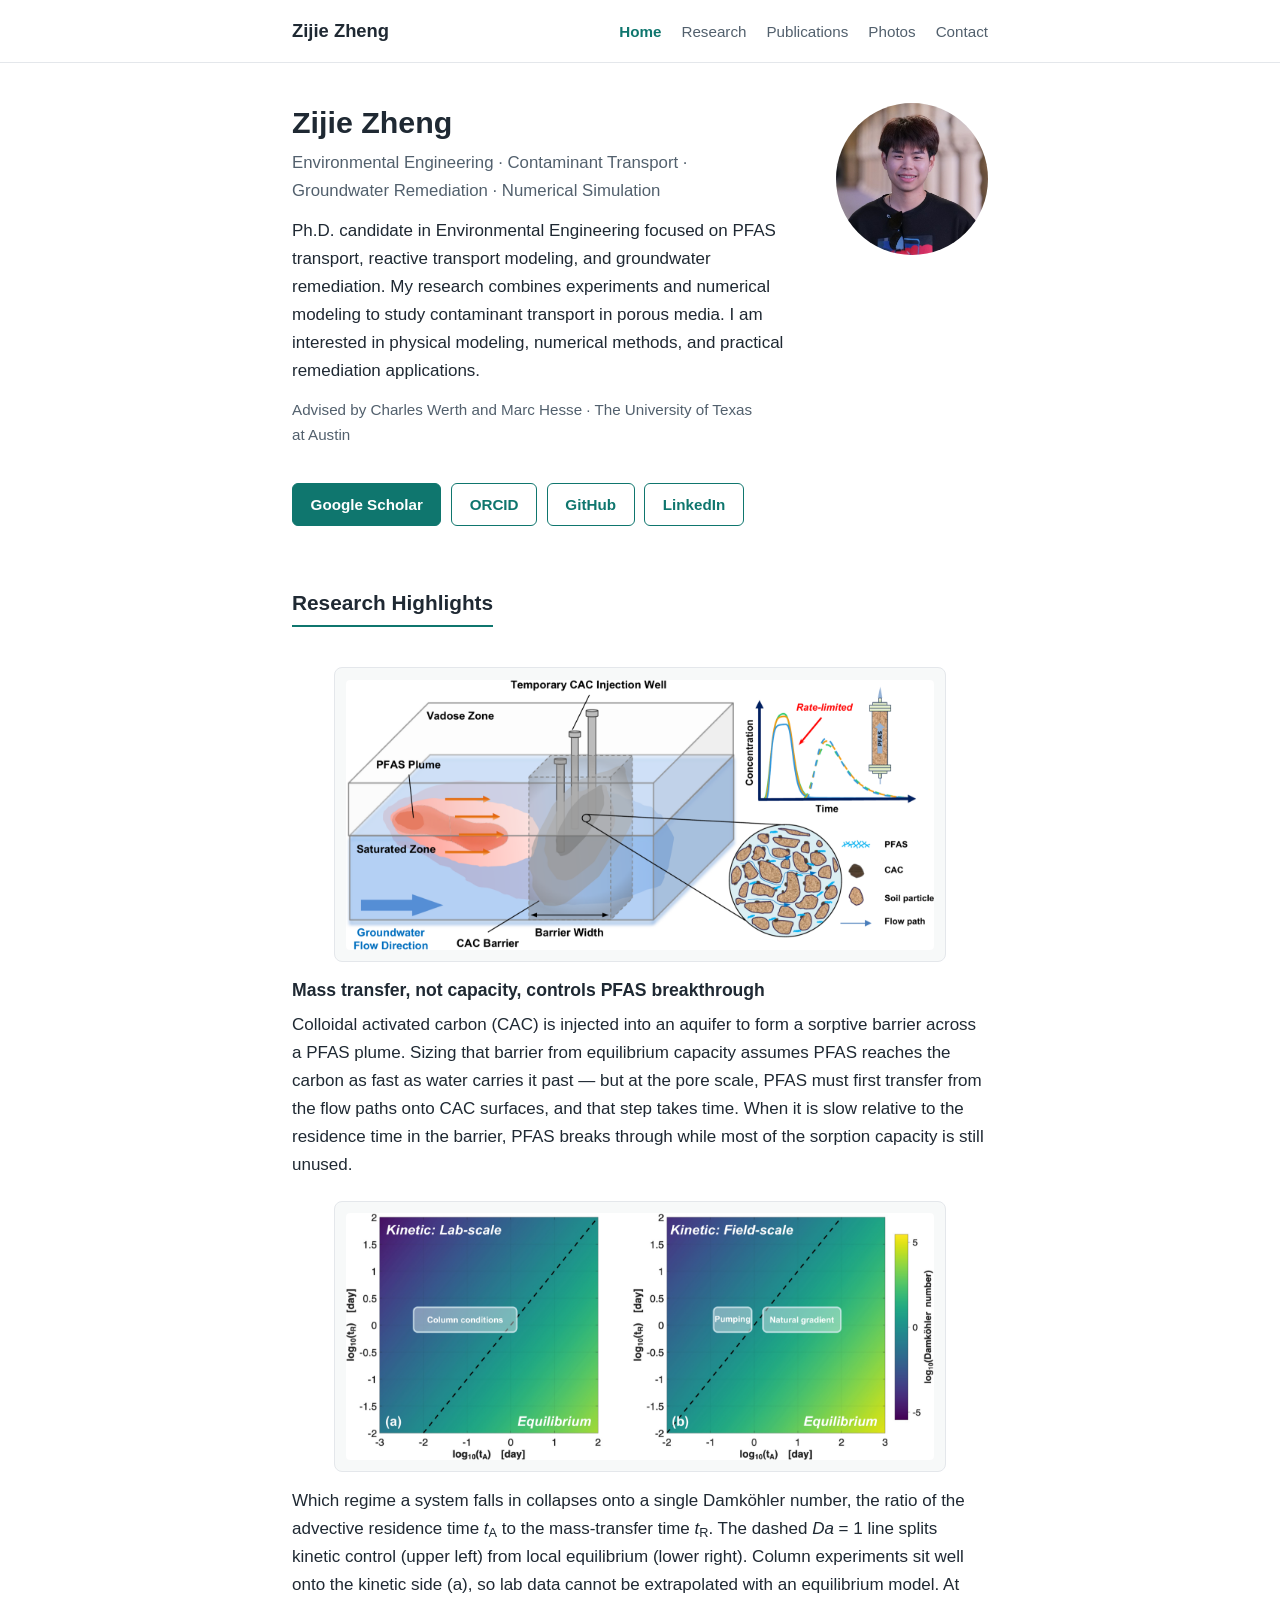
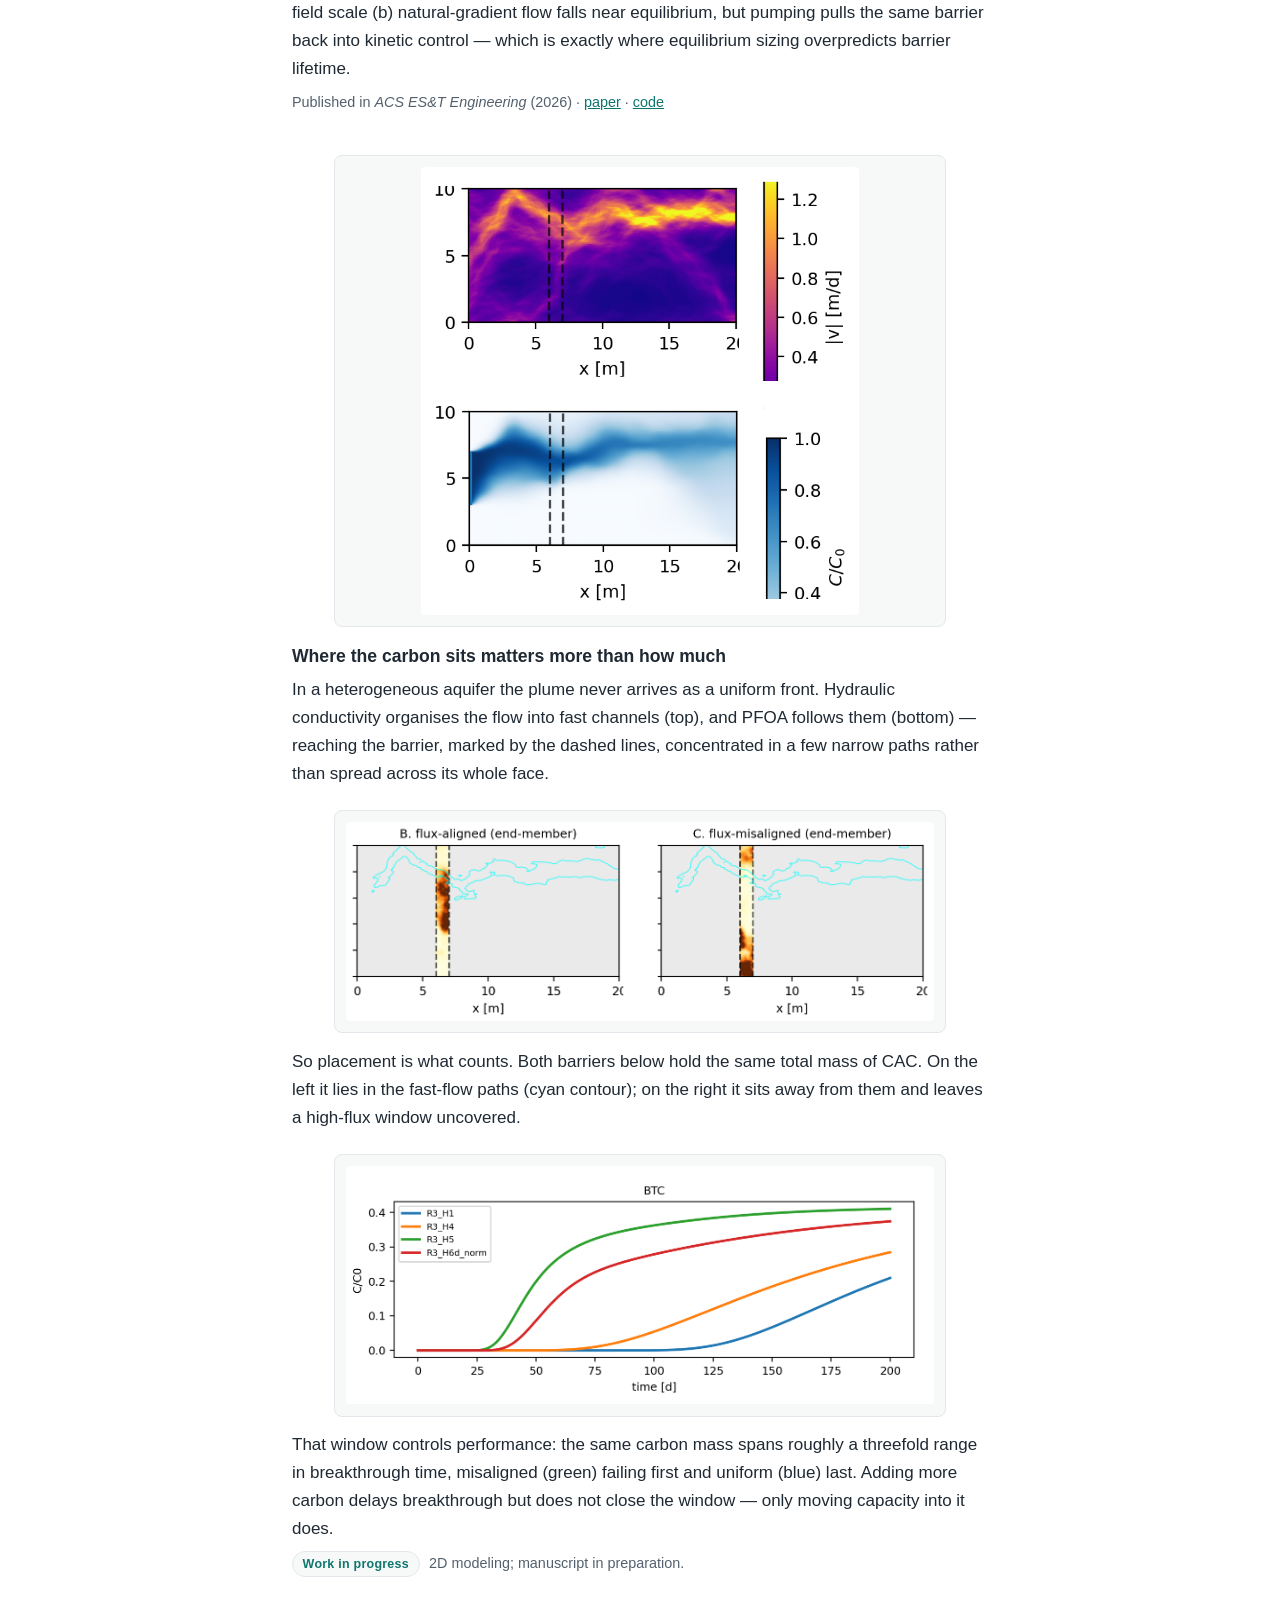
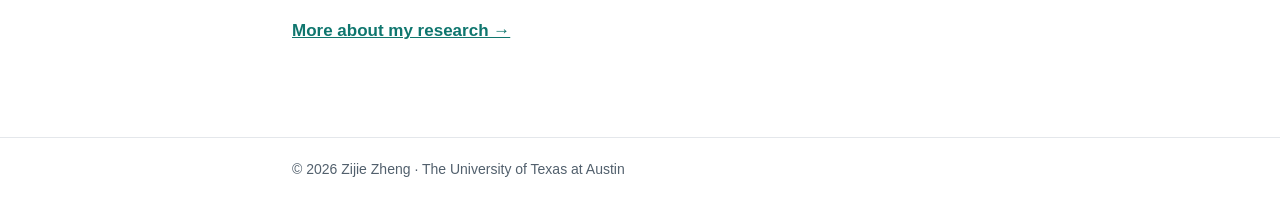
==== index.html @ adcb3600 "Name both advisors on the home page Per the author's decision, the line reads "Advised by Charles We" ====
<!DOCTYPE html>
<html lang="en">
<head>
  <meta charset="UTF-8">
  <meta name="viewport" content="width=device-width, initial-scale=1.0">
  <title>Zijie Zheng — Environmental Engineering, UT Austin</title>
  <meta name="description" content="Ph.D. researcher in environmental engineering at The University of Texas at Austin. PFAS transport, reactive transport modeling, and groundwater remediation.">
  <link rel="stylesheet" href="css/style.css">
</head>
<body>

<header>
  <div class="header-inner">
    <a class="site-name" href="index.html">Zijie Zheng</a>
    <nav>
      <a href="index.html" class="active">Home</a>
      <a href="research.html">Research</a>
      <a href="publications.html">Publications</a>
      <!-- CV hidden for now. To restore, add this line back to the nav in
           all six pages: <a href="cv.html">CV</a> -->
      <a href="photos.html">Photos</a>
      <a href="contact.html">Contact</a>
    </nav>
  </div>
</header>

<main>

  <!-- ==================================================================
       HERO
       To change the headshot, replace assets/images/profile.jpg with a
       square crop of at least 400x400 px. No markup change needed.
       ================================================================== -->
  <div class="hero">
    <div class="hero-text">
      <h1>Zijie Zheng</h1>
      <!-- The &nbsp; inside each phrase keeps it on one line; the page may
           only break between the separators. -->
      <p class="tagline">Environmental&nbsp;Engineering &middot; Contaminant&nbsp;Transport &middot; Groundwater&nbsp;Remediation &middot; Numerical&nbsp;Simulation</p>

      <p>
        Ph.D. candidate in Environmental Engineering focused on PFAS transport,
        reactive transport modeling, and groundwater remediation. My research
        combines experiments and numerical modeling to study contaminant
        transport in porous media. I am interested in physical modeling,
        numerical methods, and practical remediation applications.
      </p>

      <p class="muted">
        Advised by Charles&nbsp;Werth and Marc&nbsp;Hesse
        &middot; The&nbsp;University of Texas at&nbsp;Austin
      </p>

    </div>

    <img class="profile-photo" src="assets/images/profile.jpg" alt="Zijie Zheng">
  </div>

  <!-- Kept outside .hero so the links span the full column width and stay on
       one line, rather than wrapping inside the narrower text block. -->
  <div class="button-row">
    <!-- CV button hidden for now; restore this line to bring it back:
         <a class="button primary" href="cv.html">CV</a> -->
    <a class="button primary" href="https://scholar.google.com/citations?user=s6OahHcAAAAJ&amp;hl=en">Google Scholar</a>
    <a class="button" href="https://orcid.org/0009-0003-3645-7184">ORCID</a>
    <a class="button" href="https://github.com/Zijie-ZZ">GitHub</a>
    <a class="button" href="https://www.linkedin.com/in/zijie-zheng-b65581253">LinkedIn</a>
  </div>

  <!-- ==================================================================
       RESEARCH HIGHLIGHTS
       Each highlight is one <section class="highlight"> block: a figure,
       a title, and two or three sentences of plain-language explanation.
       Figures live in assets/images/.
       ================================================================== -->
  <h2>Research Highlights</h2>

  <section class="highlight">
    <figure class="highlight-figure">
      <a href="assets/images/highlight-cac-schematic.png">
        <img src="assets/images/highlight-cac-schematic.png"
            alt="Schematic of a colloidal activated carbon barrier injected across a PFAS plume in an aquifer, with a pore-scale inset showing PFAS transferring from flow paths onto CAC particles and an inset breakthrough curve illustrating rate-limited release.">
      </a>
    </figure>
    <h3>Mass transfer, not capacity, controls PFAS breakthrough</h3>
    <p>
      Colloidal activated carbon (CAC) is injected into an aquifer to form a
      sorptive barrier across a PFAS plume. Sizing that barrier from equilibrium
      capacity assumes PFAS reaches the carbon as fast as water carries it past
      — but at the pore scale, PFAS must first transfer from the flow paths onto
      CAC surfaces, and that step takes time. When it is slow relative to the
      residence time in the barrier, PFAS breaks through while most of the
      sorption capacity is still unused.
    </p>

    <figure class="highlight-figure">
      <a href="assets/images/highlight-damkohler.png">
        <img src="assets/images/highlight-damkohler.png"
            alt="Two Damköhler number maps over advection time and mass-transfer time, for lab scale and field scale, with a dashed Da equals one line separating kinetic from equilibrium regimes.">
      </a>
    </figure>
    <p>
      Which regime a system falls in collapses onto a single Damköhler number,
      the ratio of the advective residence time <em>t</em><sub>A</sub> to the
      mass-transfer time <em>t</em><sub>R</sub>. The dashed
      <em>Da</em>&nbsp;=&nbsp;1 line splits kinetic control (upper left) from
      local equilibrium (lower right). Column experiments sit well onto the
      kinetic side (a), so lab data cannot be extrapolated with an equilibrium
      model. At field scale (b) natural-gradient flow falls near equilibrium,
      but pumping pulls the same barrier back into kinetic control — which is
      exactly where equilibrium sizing overpredicts barrier lifetime.
    </p>

    <p class="highlight-meta">
      Published in <em>ACS ES&amp;T Engineering</em> (2026) ·
      <a href="https://doi.org/10.1021/acsestengg.6c00103">paper</a> ·
      <a href="https://doi.org/10.5281/zenodo.18379165">code</a>
    </p>
  </section>

  <section class="highlight">
    <figure class="highlight-figure">
      <a href="assets/images/highlight-plume-hetero.png">
        <img src="assets/images/highlight-plume-hetero.png"
            alt="Plan view of a heterogeneous aquifer. The upper map shows pore-water velocity magnitude with bright fast-flow channels; the lower map shows the PFOA plume following those same channels toward the barrier, marked by two dashed lines.">
      </a>
    </figure>
    <h3>Where the carbon sits matters more than how much</h3>
    <p>
      In a heterogeneous aquifer the plume never arrives as a uniform front.
      Hydraulic conductivity organises the flow into fast channels (top), and
      PFOA follows them (bottom) — reaching the barrier, marked by the dashed
      lines, concentrated in a few narrow paths rather than spread across its
      whole face.
    </p>

    <figure class="highlight-figure">
      <a href="assets/images/highlight-cac-placement.png">
        <img src="assets/images/highlight-cac-placement.png"
            alt="Two plan-view maps of the same CAC barrier carrying identical total carbon mass. In the left panel the carbon lies inside the fast-flow paths marked by a cyan contour; in the right panel it lies away from them, leaving a high-flux window uncovered.">
      </a>
    </figure>
    <p>
      So placement is what counts. Both barriers below hold the same total mass
      of CAC. On the left it lies in the fast-flow paths (cyan contour); on the
      right it sits away from them and leaves a high-flux window uncovered.
    </p>

    <figure class="highlight-figure">
      <a href="assets/images/highlight-bypass-btc.png">
        <img src="assets/images/highlight-bypass-btc.png"
            alt="Breakthrough curves for four barriers holding identical total CAC mass, showing the misaligned case breaking through first and the uniform case last.">
      </a>
    </figure>
    <p>
      That window controls performance: the same carbon mass spans roughly a
      threefold range in breakthrough time, misaligned (green) failing first and
      uniform (blue) last. Adding more carbon delays breakthrough but does not
      close the window — only moving capacity into it does.
    </p>
    <p class="highlight-meta">
      <span class="wip">Work in progress</span>
      2D modeling; manuscript in preparation.
    </p>
  </section>

  <p class="section-more"><a href="research.html">More about my research &rarr;</a></p>

  <!-- News section removed for now. The markup is kept in
       assets/_news-section.html.txt if you want it back later;
       the .news CSS is still in css/style.css. -->

</main>

<footer>
  <div class="footer-inner">
    &copy; 2026 Zijie Zheng &middot; The University of Texas at Austin
  </div>
</footer>

</body>
</html>
---- css/style.css ----
/* ============================================================
   Academic website stylesheet
   To change the accent color, edit --accent and --accent-dark.
   ============================================================ */

:root {
  --accent: #0f766e;        /* calm teal */
  --accent-dark: #0d5f59;   /* darker teal for hover states */
  --text: #1f2933;          /* near-black body text */
  --text-muted: #52606d;    /* gray for secondary text */
  --border: #e4e7eb;        /* light gray borders */
  --bg-subtle: #f7f9f9;     /* very light background for cards */
  --max-width: 46rem;       /* content column width */
}

* {
  box-sizing: border-box;
}

body {
  margin: 0;
  font-family: -apple-system, BlinkMacSystemFont, "Segoe UI", Roboto,
    "Helvetica Neue", Arial, sans-serif;
  font-size: 1.0625rem;
  line-height: 1.65;
  color: var(--text);
  background: #ffffff;
}

/* ---------- Header and navigation ---------- */

header {
  border-bottom: 1px solid var(--border);
}

.header-inner {
  max-width: var(--max-width);
  margin: 0 auto;
  padding: 1rem 1.25rem;
  display: flex;
  flex-wrap: wrap;
  align-items: baseline;
  justify-content: space-between;
  gap: 0.5rem 1.5rem;
}

.site-name {
  font-size: 1.15rem;
  font-weight: 700;
  color: var(--text);
  text-decoration: none;
}

nav {
  display: flex;
  flex-wrap: wrap;
  gap: 0.25rem 1.25rem;
}

nav a {
  color: var(--text-muted);
  text-decoration: none;
  font-size: 0.95rem;
}

nav a:hover {
  color: var(--accent);
}

nav a.active {
  color: var(--accent);
  font-weight: 600;
}

/* ---------- Main content ---------- */

main {
  max-width: var(--max-width);
  margin: 0 auto;
  padding: 2.5rem 1.25rem 3rem;
}

h1 {
  font-size: 1.9rem;
  line-height: 1.25;
  margin: 0 0 0.5rem;
}

h2 {
  font-size: 1.3rem;
  margin: 2.25rem 0 0.5rem;
  padding-bottom: 0.3rem;
  border-bottom: 2px solid var(--accent);
  display: inline-block;
}

h3 {
  font-size: 1.1rem;
  margin: 1.5rem 0 0.25rem;
}

p {
  margin: 0.75rem 0;
}

a {
  color: var(--accent);
}

a:hover {
  color: var(--accent-dark);
}

/* Keep subscripts and superscripts from disturbing line spacing —
   scientific notation shows up throughout this site. */
sub,
sup {
  font-size: 0.75em;
  line-height: 0;
  position: relative;
  vertical-align: baseline;
}

sub {
  bottom: -0.25em;
}

sup {
  top: -0.5em;
}

ul {
  padding-left: 1.4rem;
}

li {
  margin: 0.35rem 0;
}

.tagline {
  color: var(--text-muted);
  font-size: 1.05rem;
  margin-top: 0;
}

.muted {
  color: var(--text-muted);
  font-size: 0.95rem;
}

/* ---------- Buttons and link rows ---------- */

.button-row {
  display: flex;
  flex-wrap: wrap;
  gap: 0.6rem;
  margin: 1.5rem 0;
}

.button {
  display: inline-block;
  padding: 0.5rem 1.1rem;
  border: 1.5px solid var(--accent);
  border-radius: 6px;
  color: var(--accent);
  text-decoration: none;
  font-size: 0.95rem;
  font-weight: 600;
}

.button:hover {
  background: var(--accent);
  color: #ffffff;
}

.button.primary {
  background: var(--accent);
  color: #ffffff;
}

.button.primary:hover {
  background: var(--accent-dark);
  border-color: var(--accent-dark);
}

/* ---------- Publications ---------- */

.publication {
  margin: 1.25rem 0;
  padding: 1rem 1.25rem;
  background: var(--bg-subtle);
  border-left: 3px solid var(--accent);
  border-radius: 0 6px 6px 0;
}

.publication p {
  margin: 0.2rem 0;
}

.pub-title {
  font-weight: 600;
}

.pub-venue {
  color: var(--text-muted);
  font-style: italic;
  font-size: 0.95rem;
}

/* ---------- Contact list ---------- */

.contact-list {
  list-style: none;
  padding: 0;
}

.contact-list li {
  display: flex;
  flex-wrap: wrap;
  gap: 0.5rem;
  padding: 0.6rem 0;
  border-bottom: 1px solid var(--border);
}

.contact-label {
  font-weight: 600;
  min-width: 9rem;
}

/* ---------- Footer ---------- */

footer {
  border-top: 1px solid var(--border);
  margin-top: 2rem;
}

.footer-inner {
  max-width: var(--max-width);
  margin: 0 auto;
  padding: 1.25rem;
  color: var(--text-muted);
  font-size: 0.875rem;
}

/* ---------- Home page hero ---------- */

.hero {
  display: flex;
  align-items: flex-start;
  gap: 2rem;
}

.hero-text {
  flex: 1 1 0;
  min-width: 0;
}

.hero-text h1 {
  margin-top: 0;
}

.profile-photo {
  flex: 0 0 auto;
  width: 9.5rem;
  height: 9.5rem;
  border-radius: 50%;
  object-fit: cover;
}

/* ---------- Research highlights ---------- */

.highlight {
  margin: 2rem 0 2.5rem;
}

.highlight h3 {
  margin: 0 0 0.35rem;
}

/* Figures sit inside the text column and a little narrower than it, so they
   read as supporting material rather than dominating the page. They link
   through to the full-size image for anyone who wants to read the axes. */
.highlight-figure {
  margin: 0 auto 0.9rem;
  padding: 0.7rem;
  max-width: 88%;
  background: var(--bg-subtle);
  border: 1px solid var(--border);
  border-radius: 8px;
}

.highlight-figure a {
  display: block;
  line-height: 0;
}

/* max-height keeps a near-square figure from towering over the wide ones;
   wide figures are limited by width and never reach it. */
.highlight-figure img {
  display: block;
  width: auto;
  max-width: 100%;
  height: auto;
  max-height: 28rem;
  margin: 0 auto;
  border-radius: 4px;
}

.highlight p {
  margin: 0.35rem 0 0;
}

/* A second figure inside the same highlight needs room above it. */
.highlight p + .highlight-figure {
  margin-top: 1.35rem;
}

.highlight .highlight-meta {
  color: var(--text-muted);
  font-size: 0.9rem;
  margin-top: 0.5rem;
}

/* Badge marking a project as not yet published. */
.wip {
  display: inline-block;
  margin-right: 0.35rem;
  padding: 0.1rem 0.6rem;
  border: 1px solid var(--border);
  border-radius: 999px;
  background: var(--bg-subtle);
  color: var(--accent);
  font-size: 0.78rem;
  font-weight: 700;
  letter-spacing: 0.02em;
  white-space: nowrap;
}

.section-more {
  margin-top: 1.5rem;
  font-weight: 600;
}

/* ---------- News ---------- */

.news {
  list-style: none;
  padding: 0;
  margin: 1rem 0 0;
}

.news li {
  display: flex;
  flex-wrap: wrap;
  gap: 0.25rem 1rem;
  padding: 0.7rem 0;
  border-bottom: 1px solid var(--border);
  margin: 0;
}

.news-date {
  flex: 0 0 5.5rem;
  color: var(--text-muted);
  font-size: 0.9rem;
  font-variant-numeric: tabular-nums;
  padding-top: 0.1rem;
}

.news-body {
  flex: 1 1 16rem;
  min-width: 0;
}

/* ---------- Photo gallery ---------- */

.photo-grid {
  display: grid;
  grid-template-columns: repeat(auto-fill, minmax(13rem, 1fr));
  gap: 1.25rem;
  margin: 1.5rem 0 0;
  padding: 0;
  list-style: none;
}

.photo-item {
  margin: 0;
}

.photo-item a {
  display: block;
  line-height: 0;
  border-radius: 8px;
  overflow: hidden;
  border: 1px solid var(--border);
}

.photo-item img {
  display: block;
  width: 100%;
  aspect-ratio: 4 / 3;
  object-fit: cover;
  transition: transform 0.25s ease, opacity 0.25s ease;
}

.photo-item a:hover img,
.photo-item a:focus-visible img {
  transform: scale(1.03);
  opacity: 0.92;
}

.photo-item figcaption {
  margin-top: 0.5rem;
  line-height: 1.45;
  color: var(--text-muted);
  font-size: 0.9rem;
}

.photo-item figcaption strong {
  display: block;
  color: var(--text);
  font-size: 0.95rem;
  font-weight: 600;
}

.empty-note {
  margin: 1.5rem 0;
  padding: 1.25rem;
  background: var(--bg-subtle);
  border: 1px dashed var(--border);
  border-radius: 8px;
  color: var(--text-muted);
  text-align: center;
}

/* ---------- Small screens ---------- */

@media (max-width: 600px) {
  body {
    font-size: 1rem;
  }

  h1 {
    font-size: 1.55rem;
  }

  .header-inner {
    flex-direction: column;
    align-items: flex-start;
  }

  .contact-label {
    min-width: 100%;
  }

  .hero {
    flex-direction: column-reverse;
    align-items: center;
    gap: 1.25rem;
    text-align: center;
  }

  .hero .button-row {
    justify-content: center;
  }

  .highlight-figure {
    max-width: 100%;
    padding: 0.6rem;
  }

  .news-date {
    flex: 0 0 100%;
  }
}
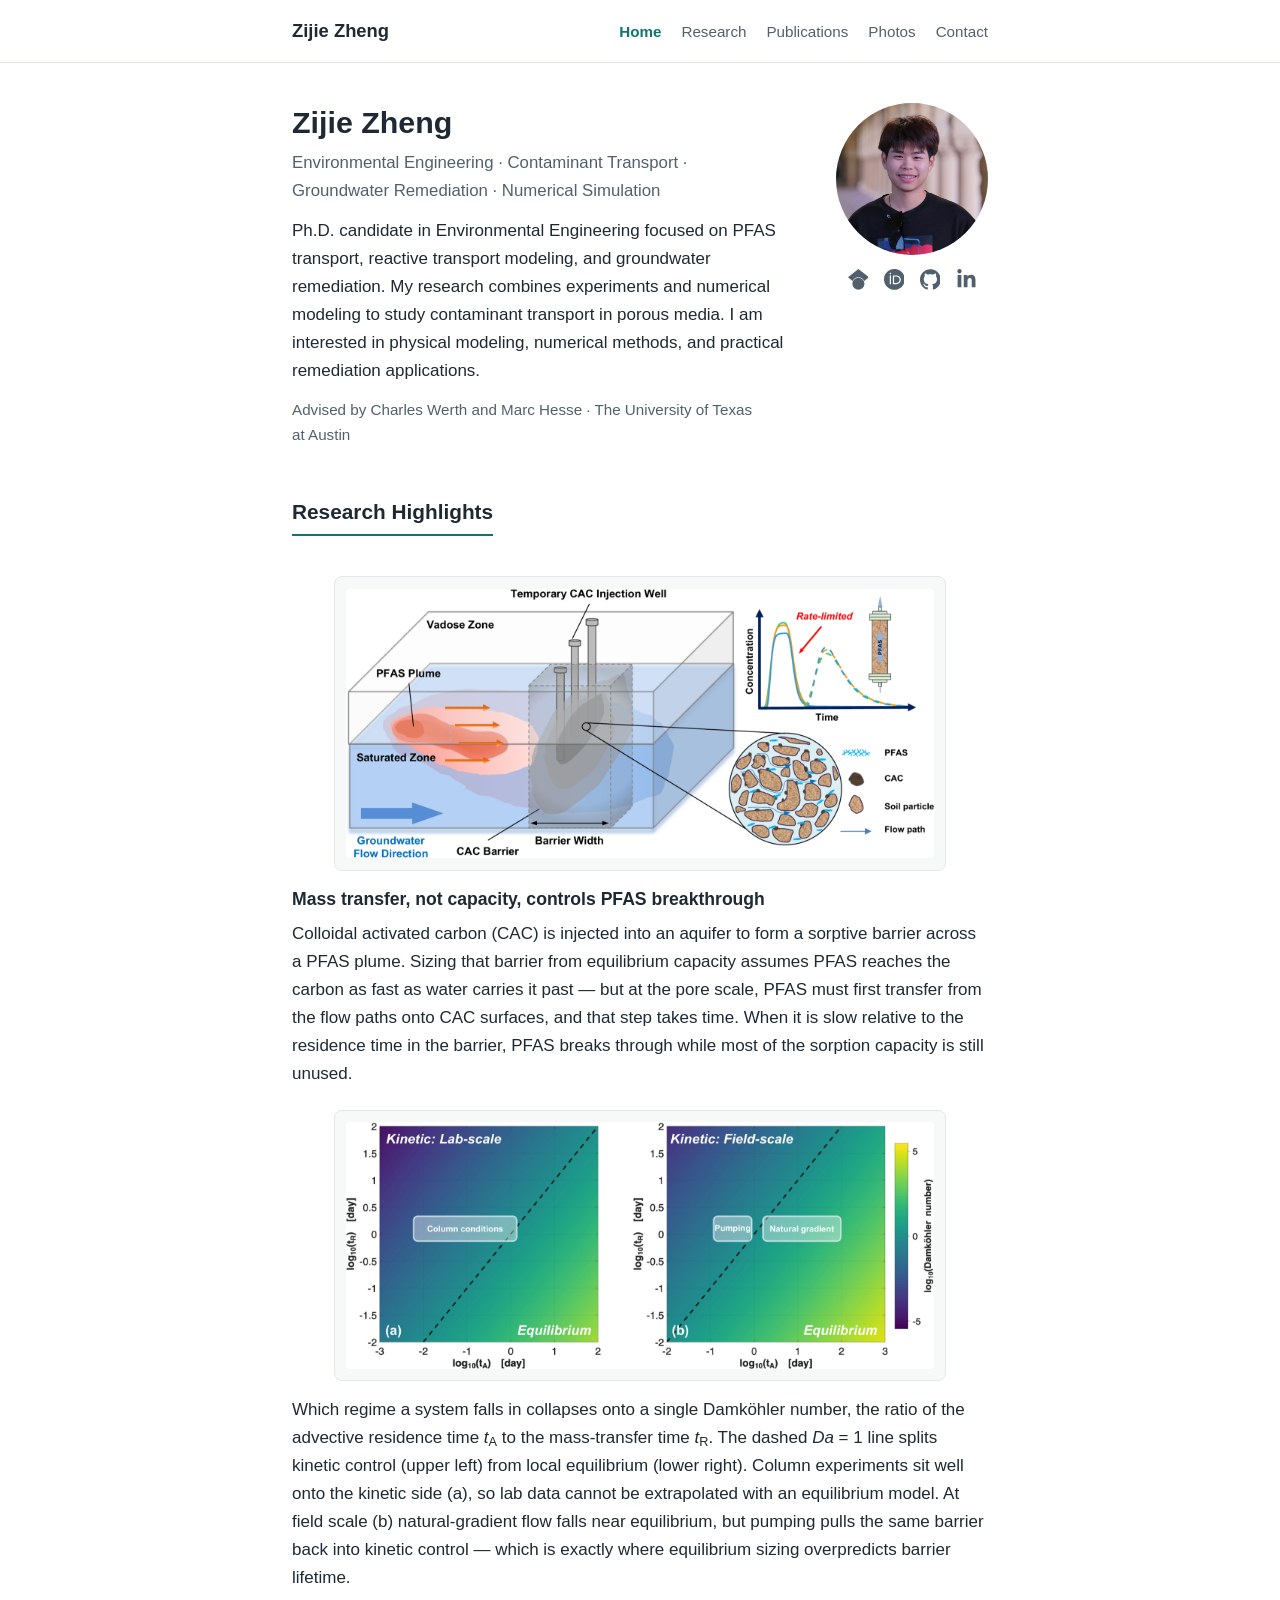
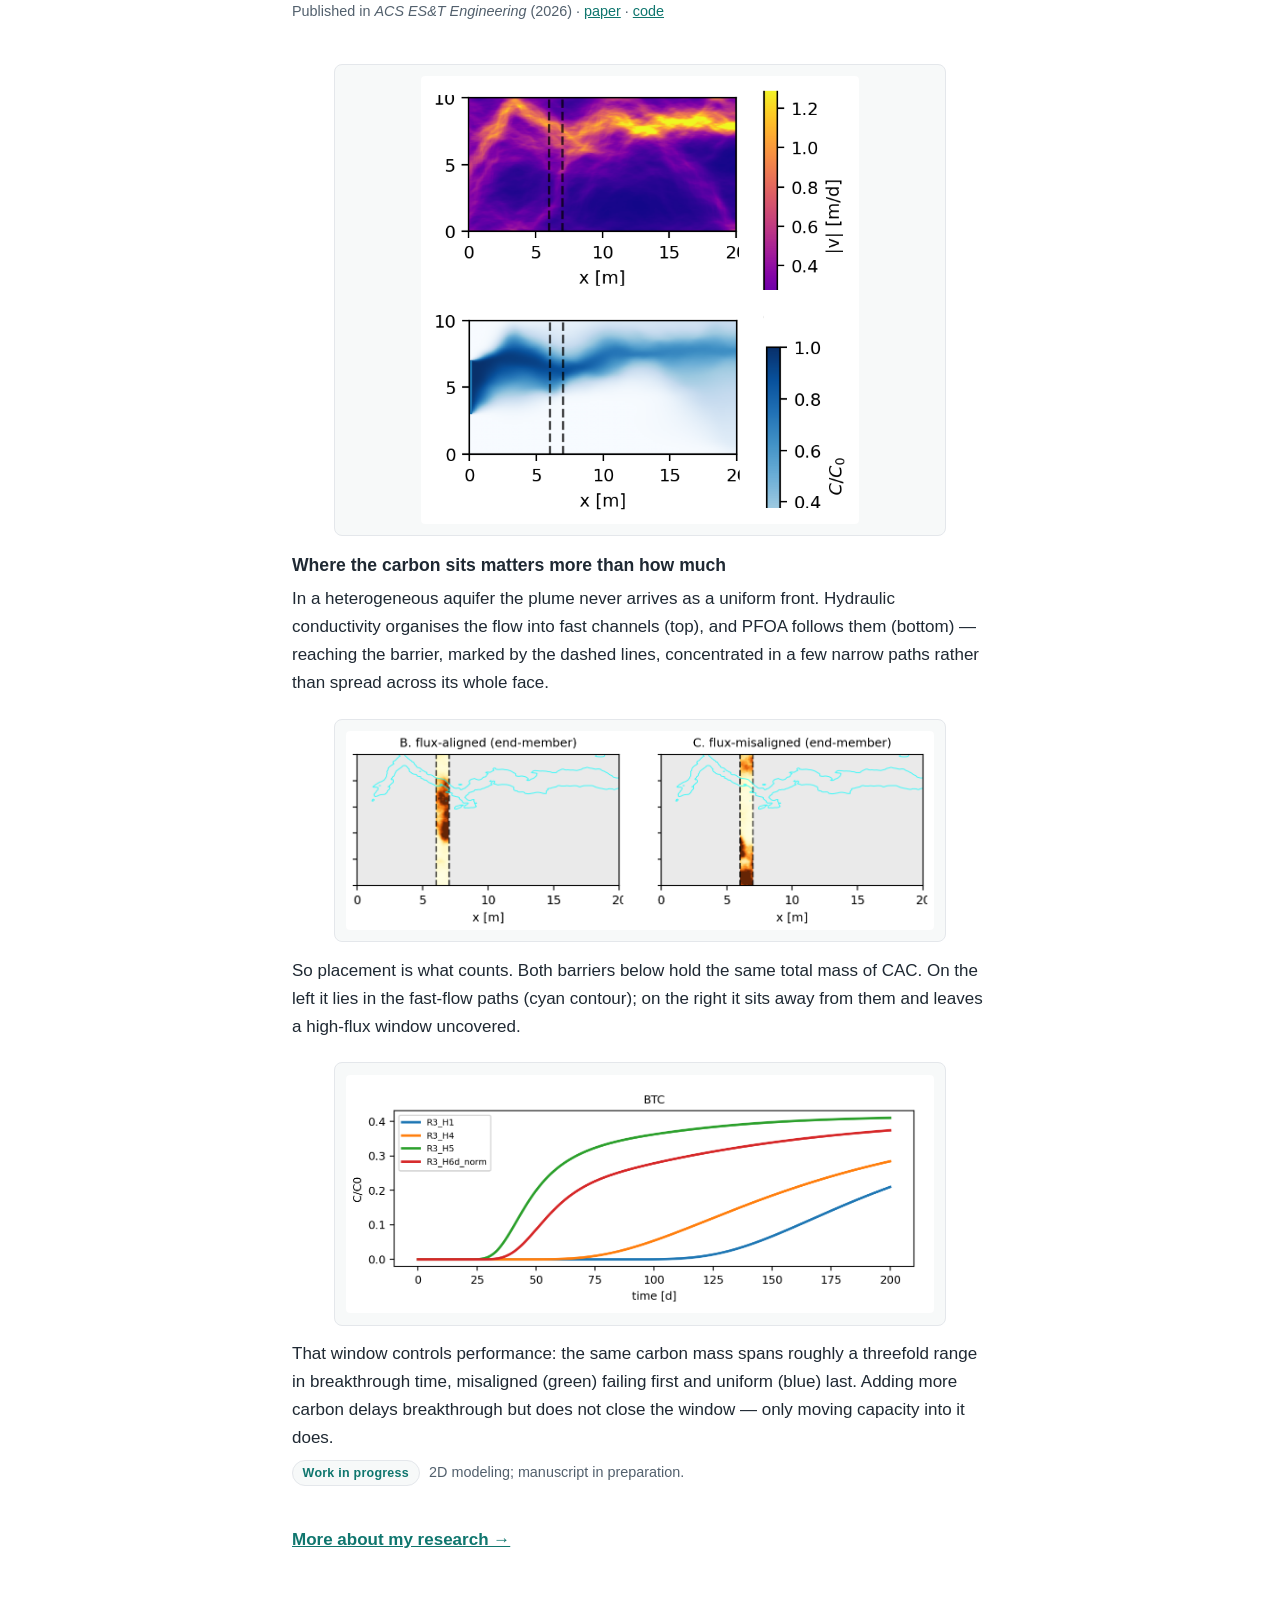
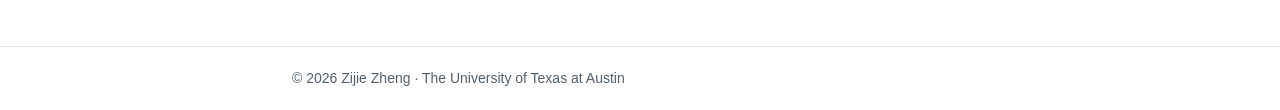
==== commit 98d033d3: "Replace the profile buttons with icon links under the portrait Follows the academicpages sidebar pat" ====
--- a/index.html
+++ b/index.html
@@ -53,18 +53,29 @@
 
     </div>
 
-    <img class="profile-photo" src="assets/images/profile.jpg" alt="Zijie Zheng">
-  </div>
-
-  <!-- Kept outside .hero so the links span the full column width and stay on
-       one line, rather than wrapping inside the narrower text block. -->
-  <div class="button-row">
-    <!-- CV button hidden for now; restore this line to bring it back:
-         <a class="button primary" href="cv.html">CV</a> -->
-    <a class="button primary" href="https://scholar.google.com/citations?user=s6OahHcAAAAJ&amp;hl=en">Google Scholar</a>
-    <a class="button" href="https://orcid.org/0009-0003-3645-7184">ORCID</a>
-    <a class="button" href="https://github.com/Zijie-ZZ">GitHub</a>
-    <a class="button" href="https://www.linkedin.com/in/zijie-zheng-b65581253">LinkedIn</a>
+    <!-- Portrait with icon links beneath it. The icons are inline SVG brand
+         marks (simple-icons / Font Awesome), so the page still loads no
+         external stylesheet, icon font, or script.
+         To add another: copy one <a> block and drop in its path data.
+         CV link is hidden for now; to restore it as a text button, see the
+         .button styles in css/style.css. -->
+    <div class="hero-side">
+      <img class="profile-photo" src="assets/images/profile.jpg" alt="Zijie Zheng">
+      <div class="profile-links">
+        <a href="https://scholar.google.com/citations?user=s6OahHcAAAAJ&amp;hl=en" aria-label="Google Scholar" title="Google Scholar">
+          <svg viewBox="0 0 24 24" aria-hidden="true" focusable="false"><path d="M5.242 13.769L0 9.5 12 0l12 9.5-5.242 4.269C17.548 11.249 14.978 9.5 12 9.5c-2.977 0-5.548 1.748-6.758 4.269zM12 10a7 7 0 1 0 0 14 7 7 0 0 0 0-14z"/></svg>
+        </a>
+        <a href="https://orcid.org/0009-0003-3645-7184" aria-label="ORCID" title="ORCID">
+          <svg viewBox="0 0 24 24" aria-hidden="true" focusable="false"><path d="M12 0C5.372 0 0 5.372 0 12s5.372 12 12 12 12-5.372 12-12S18.628 0 12 0zM7.369 4.378c.525 0 .947.431.947.947s-.422.947-.947.947a.95.95 0 0 1-.947-.947c0-.525.422-.947.947-.947zm-.722 3.038h1.444v10.041H6.647V7.416zm3.562 0h3.9c3.712 0 5.344 2.653 5.344 5.025 0 2.578-2.016 5.025-5.325 5.025h-3.919V7.416zm1.444 1.303v7.444h2.297c3.272 0 4.022-2.484 4.022-3.722 0-2.016-1.284-3.722-4.097-3.722h-2.222z"/></svg>
+        </a>
+        <a href="https://github.com/Zijie-ZZ" aria-label="GitHub" title="GitHub">
+          <svg viewBox="0 0 24 24" aria-hidden="true" focusable="false"><path d="M12 .297c-6.63 0-12 5.373-12 12 0 5.303 3.438 9.8 8.205 11.385.6.113.82-.258.82-.577 0-.285-.01-1.04-.015-2.04-3.338.724-4.042-1.61-4.042-1.61C4.422 18.07 3.633 17.7 3.633 17.7c-1.087-.744.084-.729.084-.729 1.205.084 1.838 1.236 1.838 1.236 1.07 1.835 2.809 1.305 3.495.998.108-.776.417-1.305.76-1.605-2.665-.3-5.466-1.332-5.466-5.93 0-1.31.465-2.38 1.235-3.22-.135-.303-.54-1.523.105-3.176 0 0 1.005-.322 3.3 1.23.96-.267 1.98-.399 3-.405 1.02.006 2.04.138 3 .405 2.28-1.552 3.285-1.23 3.285-1.23.645 1.653.24 2.873.12 3.176.765.84 1.23 1.91 1.23 3.22 0 4.61-2.805 5.625-5.475 5.92.42.36.81 1.096.81 2.22 0 1.606-.015 2.896-.015 3.286 0 .315.21.69.825.57C20.565 22.092 24 17.592 24 12.297c0-6.627-5.373-12-12-12"/></svg>
+        </a>
+        <a href="https://www.linkedin.com/in/zijie-zheng-b65581253" aria-label="LinkedIn" title="LinkedIn">
+          <svg viewBox="0 0 448 512" aria-hidden="true" focusable="false"><path d="M100.28 448H7.4V148.9h92.88zM53.79 108.1C24.09 108.1 0 83.5 0 53.8a53.79 53.79 0 0 1 107.58 0c0 29.7-24.1 54.3-53.79 54.3zM447.9 448h-92.68V302.4c0-34.7-.7-79.2-48.29-79.2-48.29 0-55.69 37.7-55.69 76.7V448h-92.78V148.9h89.08v40.8h1.3c12.4-23.5 42.69-48.3 87.88-48.3 94 0 111.28 61.9 111.28 142.3V448z"/></svg>
+        </a>
+      </div>
+    </div>
   </div>
 
   <!-- ==================================================================
--- a/css/style.css
+++ b/css/style.css
@@ -259,12 +259,46 @@
   margin-top: 0;
 }
 
+/* Portrait column: photo with the profile icon links stacked beneath it. */
+.hero-side {
+  flex: 0 0 auto;
+  display: flex;
+  flex-direction: column;
+  align-items: center;
+  gap: 0.85rem;
+}
+
 .profile-photo {
-  flex: 0 0 auto;
   width: 9.5rem;
   height: 9.5rem;
   border-radius: 50%;
   object-fit: cover;
+}
+
+.profile-links {
+  display: flex;
+  gap: 0.95rem;
+}
+
+/* Icons are inline SVG filled with currentColor, so they recolour on hover
+   exactly like text links and need no icon font. */
+.profile-links a {
+  display: inline-flex;
+  color: var(--text-muted);
+  transition: color 0.15s ease, transform 0.15s ease;
+}
+
+.profile-links a:hover,
+.profile-links a:focus-visible {
+  color: var(--accent);
+  transform: translateY(-2px);
+}
+
+.profile-links svg {
+  display: block;
+  width: 1.3rem;
+  height: 1.3rem;
+  fill: currentColor;
 }
 
 /* ---------- Research highlights ---------- */
@@ -459,10 +493,6 @@
     text-align: center;
   }
 
-  .hero .button-row {
-    justify-content: center;
-  }
-
   .highlight-figure {
     max-width: 100%;
     padding: 0.6rem;
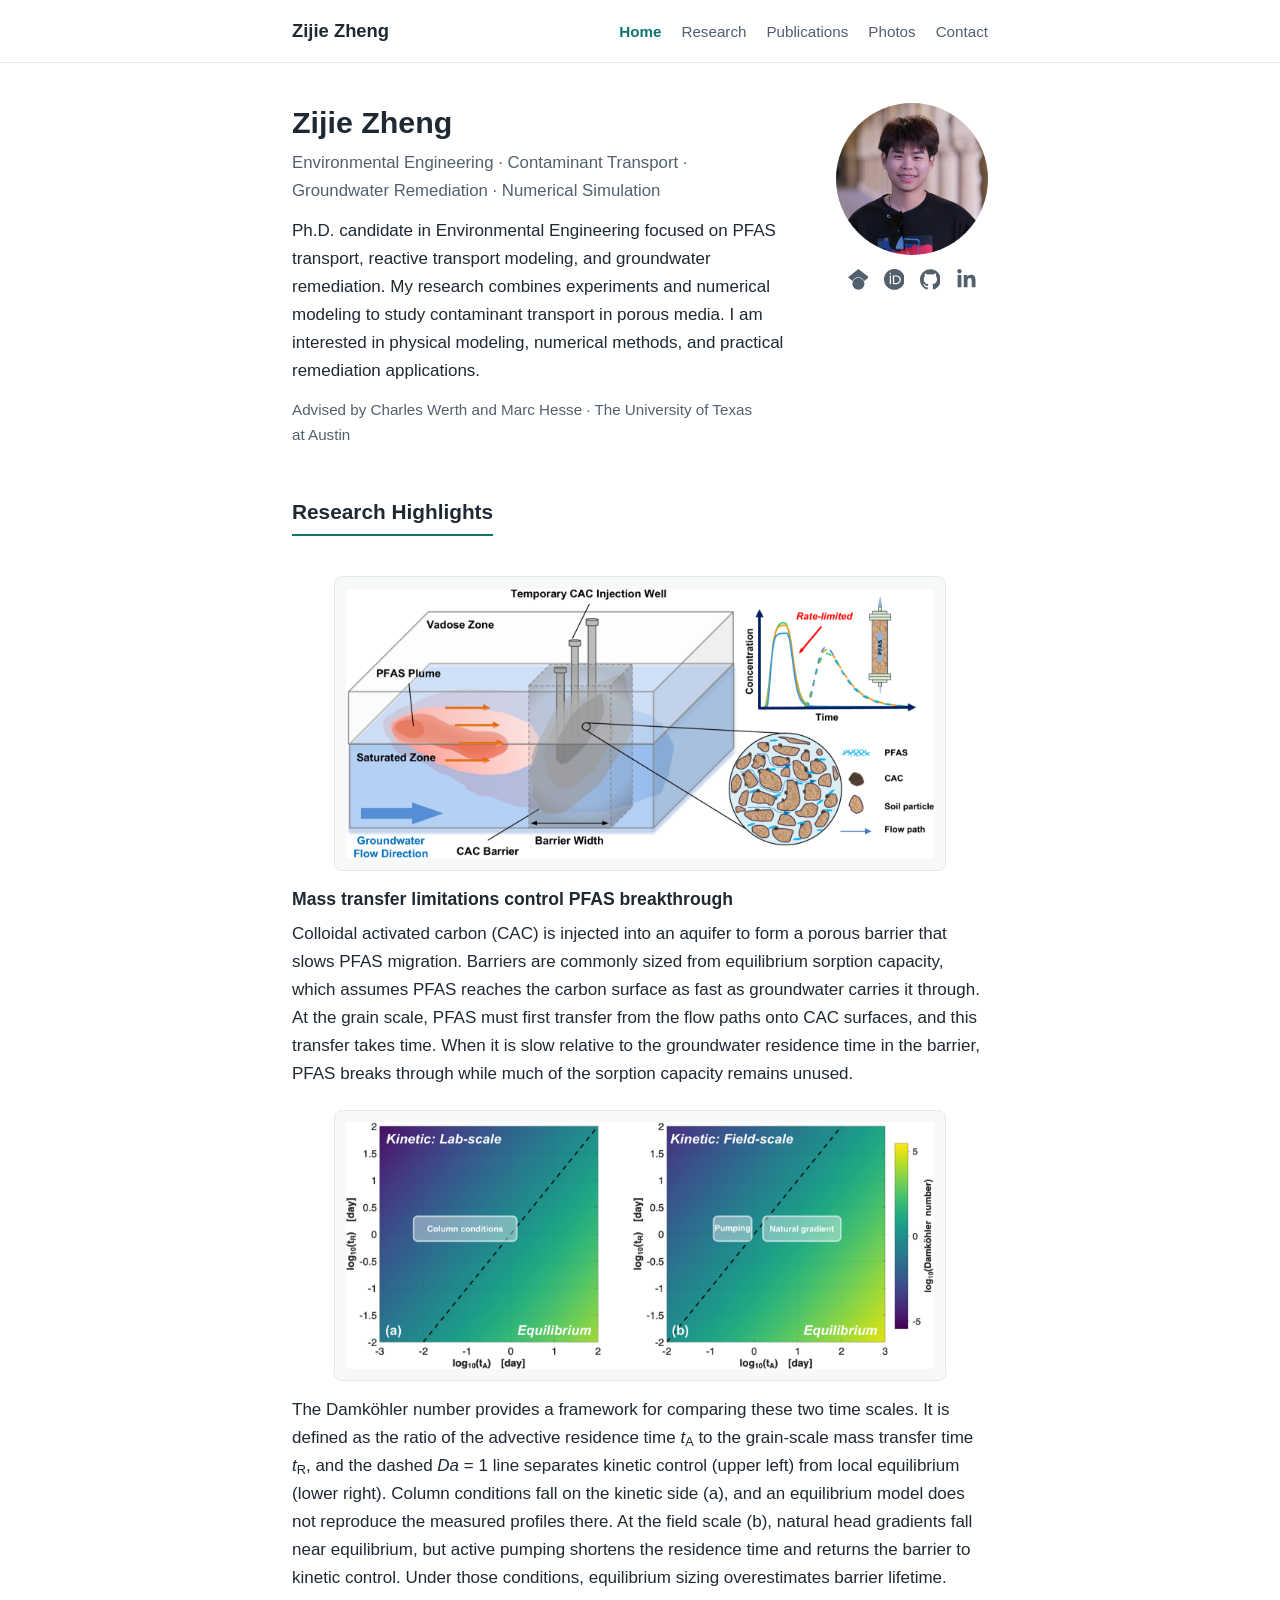
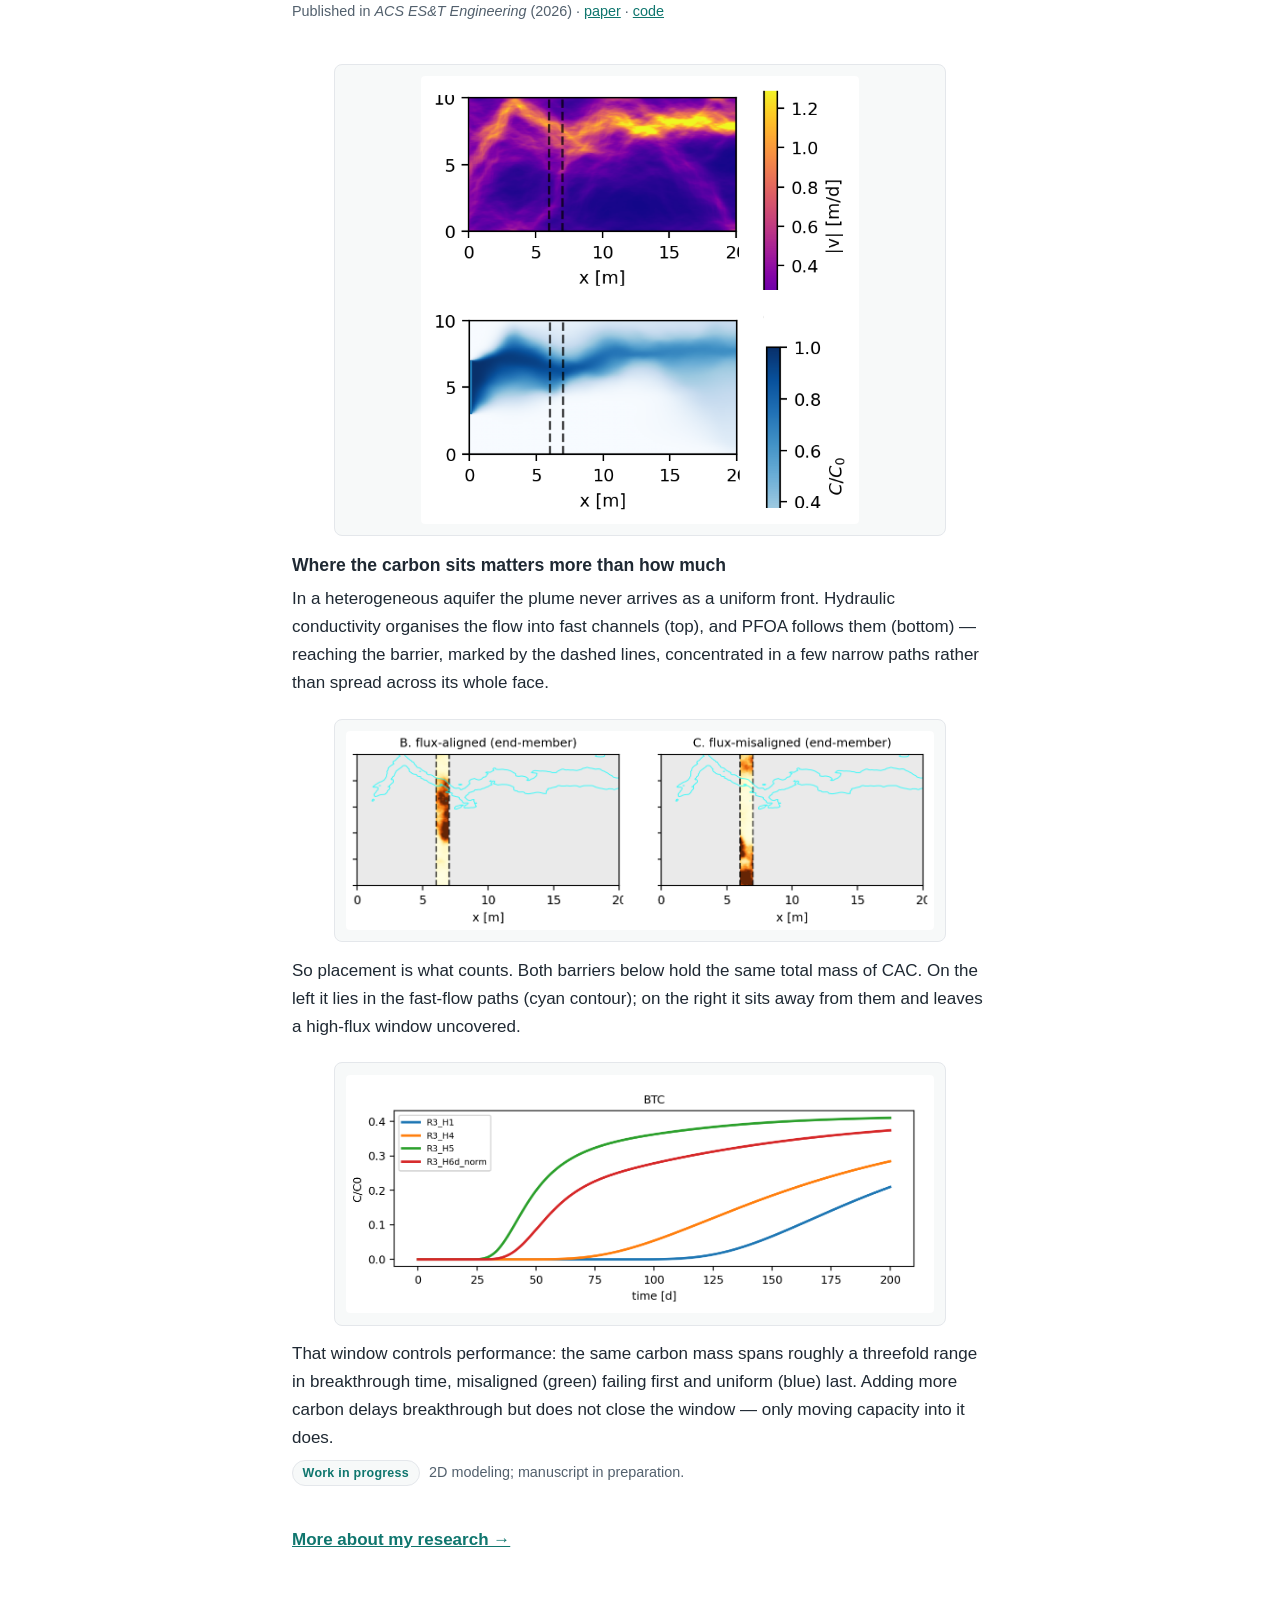
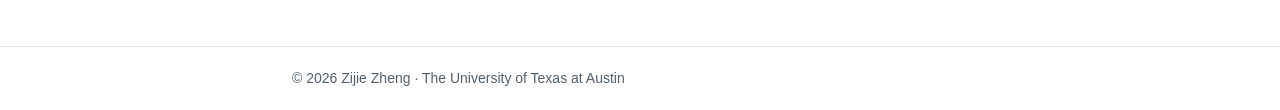
==== commit f9ad4051: "Rewrite the mass-transfer highlight in the author's voice Match the tone of the ACS ES&T Engineering" ====
--- a/index.html
+++ b/index.html
@@ -93,15 +93,16 @@
             alt="Schematic of a colloidal activated carbon barrier injected across a PFAS plume in an aquifer, with a pore-scale inset showing PFAS transferring from flow paths onto CAC particles and an inset breakthrough curve illustrating rate-limited release.">
       </a>
     </figure>
-    <h3>Mass transfer, not capacity, controls PFAS breakthrough</h3>
+    <h3>Mass transfer limitations control PFAS breakthrough</h3>
     <p>
       Colloidal activated carbon (CAC) is injected into an aquifer to form a
-      sorptive barrier across a PFAS plume. Sizing that barrier from equilibrium
-      capacity assumes PFAS reaches the carbon as fast as water carries it past
-      — but at the pore scale, PFAS must first transfer from the flow paths onto
-      CAC surfaces, and that step takes time. When it is slow relative to the
-      residence time in the barrier, PFAS breaks through while most of the
-      sorption capacity is still unused.
+      porous barrier that slows PFAS migration. Barriers are commonly sized from
+      equilibrium sorption capacity, which assumes PFAS reaches the carbon
+      surface as fast as groundwater carries it through. At the grain scale,
+      PFAS must first transfer from the flow paths onto CAC surfaces, and this
+      transfer takes time. When it is slow relative to the groundwater residence
+      time in the barrier, PFAS breaks through while much of the sorption
+      capacity remains unused.
     </p>
 
     <figure class="highlight-figure">
@@ -111,15 +112,16 @@
       </a>
     </figure>
     <p>
-      Which regime a system falls in collapses onto a single Damköhler number,
-      the ratio of the advective residence time <em>t</em><sub>A</sub> to the
-      mass-transfer time <em>t</em><sub>R</sub>. The dashed
-      <em>Da</em>&nbsp;=&nbsp;1 line splits kinetic control (upper left) from
-      local equilibrium (lower right). Column experiments sit well onto the
-      kinetic side (a), so lab data cannot be extrapolated with an equilibrium
-      model. At field scale (b) natural-gradient flow falls near equilibrium,
-      but pumping pulls the same barrier back into kinetic control — which is
-      exactly where equilibrium sizing overpredicts barrier lifetime.
+      The Damköhler number provides a framework for comparing these two time
+      scales. It is defined as the ratio of the advective residence time
+      <em>t</em><sub>A</sub> to the grain-scale mass transfer time
+      <em>t</em><sub>R</sub>, and the dashed <em>Da</em>&nbsp;=&nbsp;1 line
+      separates kinetic control (upper left) from local equilibrium (lower
+      right). Column conditions fall on the kinetic side (a), and an equilibrium
+      model does not reproduce the measured profiles there. At the field scale
+      (b), natural head gradients fall near equilibrium, but active pumping
+      shortens the residence time and returns the barrier to kinetic control.
+      Under those conditions, equilibrium sizing overestimates barrier lifetime.
     </p>
 
     <p class="highlight-meta">
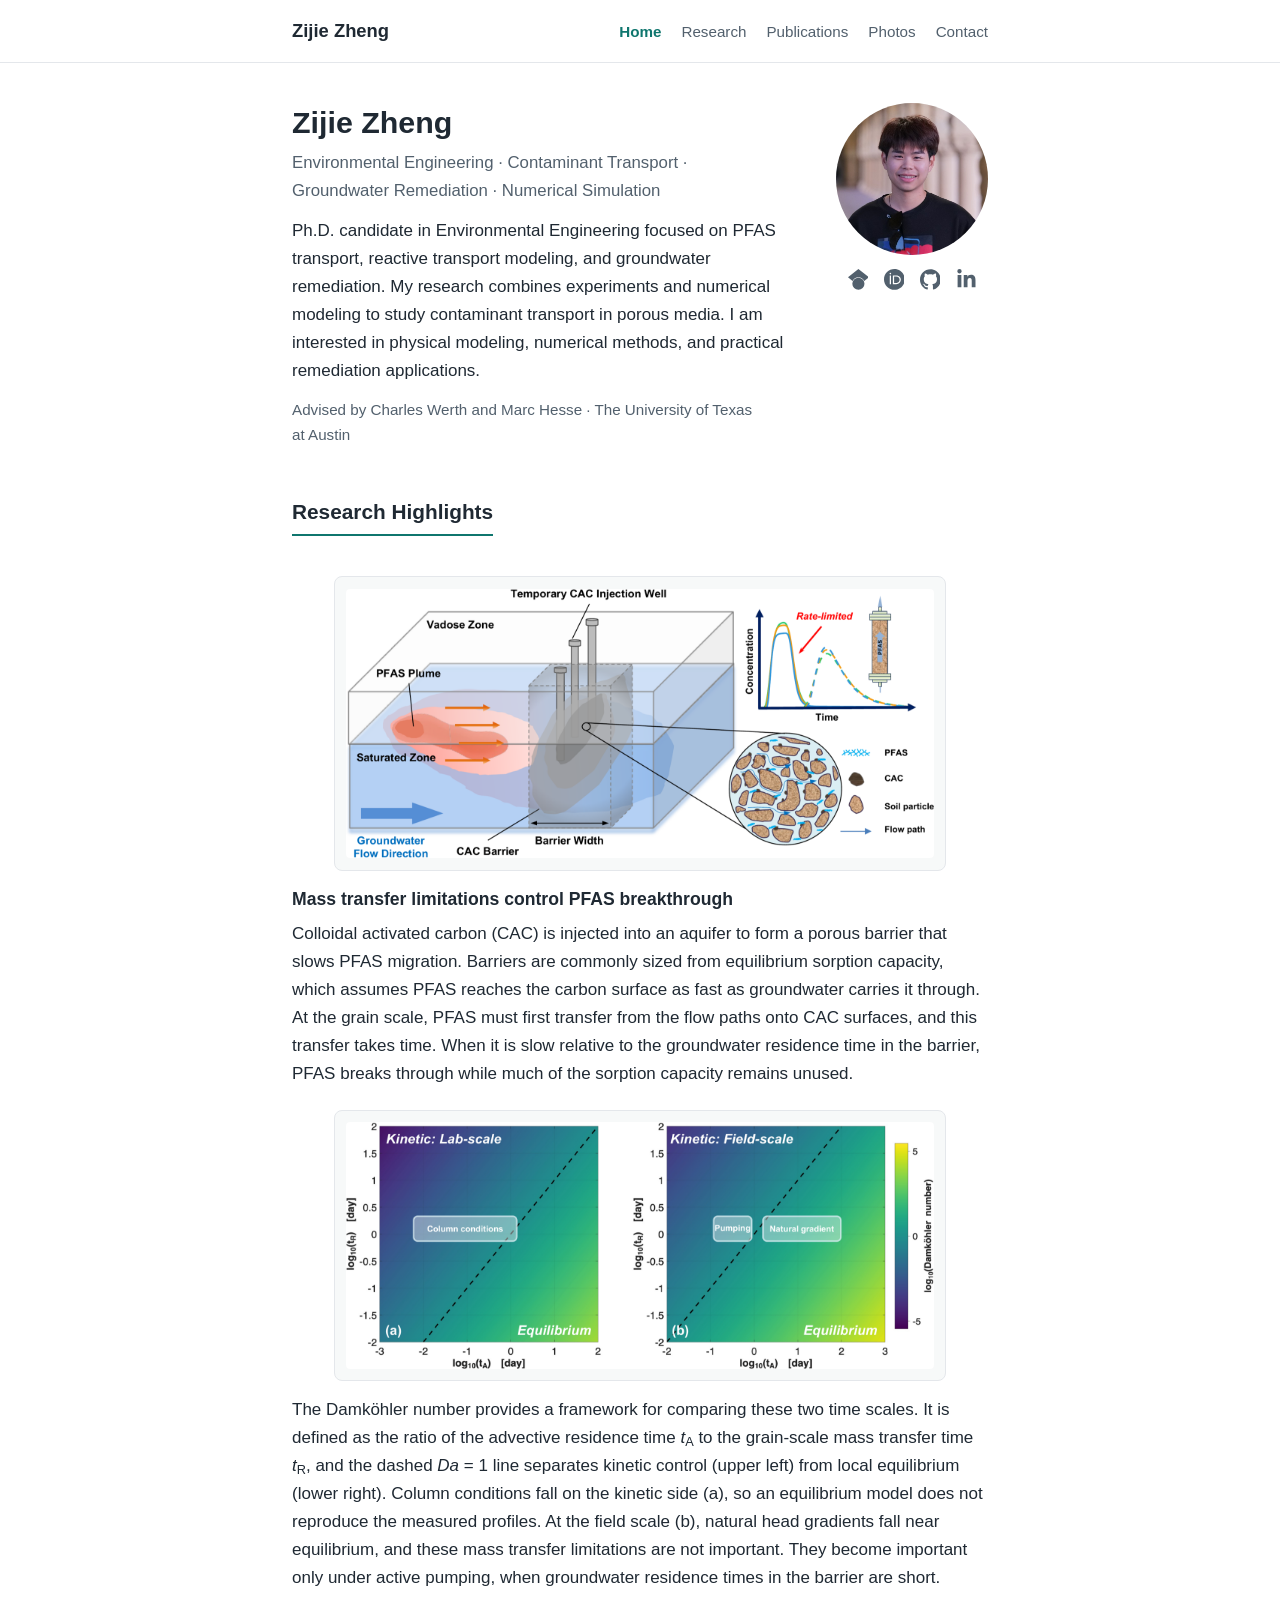
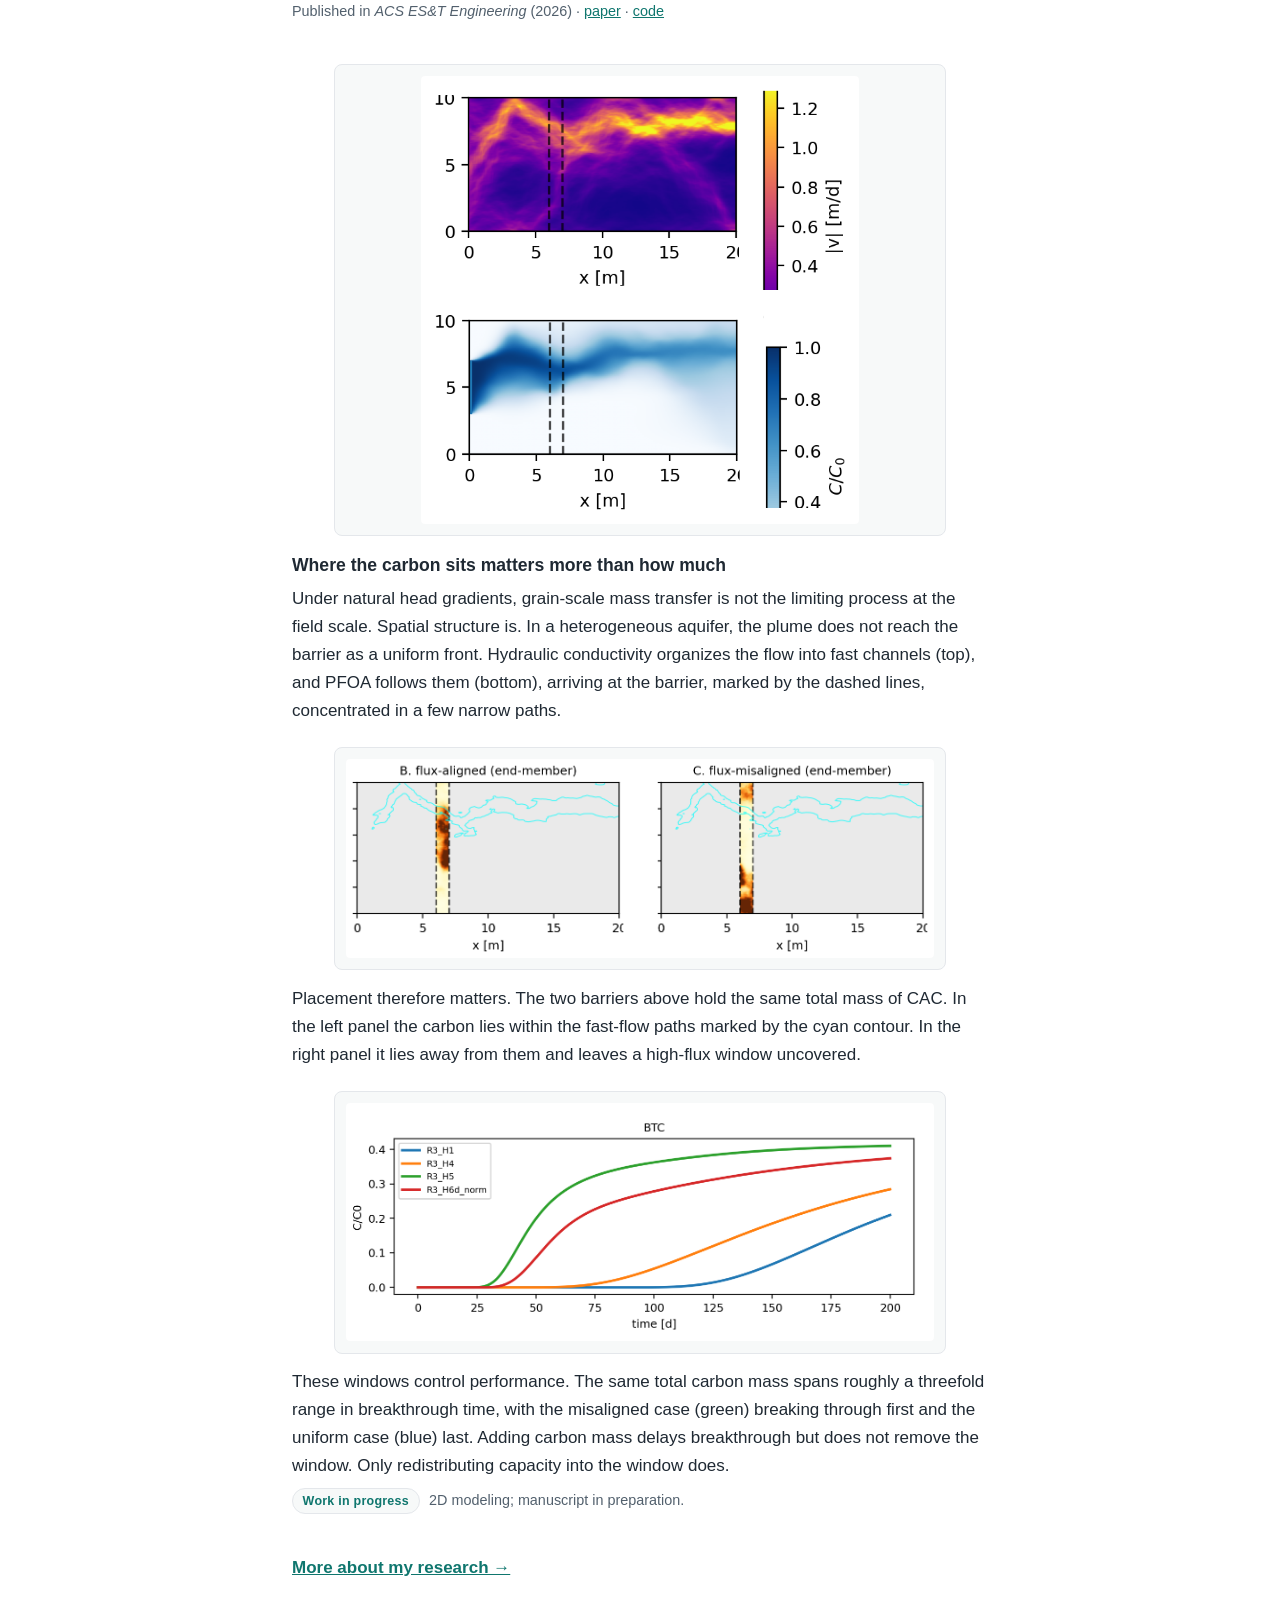
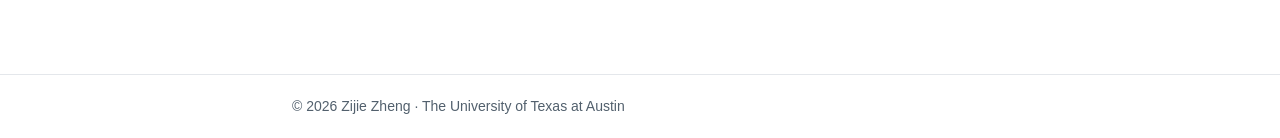
==== commit c1e14cf2: "Fix the scale message and bridge the two research highlights The mass-transfer section ended on the " ====
--- a/index.html
+++ b/index.html
@@ -117,11 +117,11 @@
       <em>t</em><sub>A</sub> to the grain-scale mass transfer time
       <em>t</em><sub>R</sub>, and the dashed <em>Da</em>&nbsp;=&nbsp;1 line
       separates kinetic control (upper left) from local equilibrium (lower
-      right). Column conditions fall on the kinetic side (a), and an equilibrium
-      model does not reproduce the measured profiles there. At the field scale
-      (b), natural head gradients fall near equilibrium, but active pumping
-      shortens the residence time and returns the barrier to kinetic control.
-      Under those conditions, equilibrium sizing overestimates barrier lifetime.
+      right). Column conditions fall on the kinetic side (a), so an equilibrium
+      model does not reproduce the measured profiles. At the field scale (b),
+      natural head gradients fall near equilibrium, and these mass transfer
+      limitations are not important. They become important only under active
+      pumping, when groundwater residence times in the barrier are short.
     </p>
 
     <p class="highlight-meta">
@@ -140,11 +140,12 @@
     </figure>
     <h3>Where the carbon sits matters more than how much</h3>
     <p>
-      In a heterogeneous aquifer the plume never arrives as a uniform front.
-      Hydraulic conductivity organises the flow into fast channels (top), and
-      PFOA follows them (bottom) — reaching the barrier, marked by the dashed
-      lines, concentrated in a few narrow paths rather than spread across its
-      whole face.
+      Under natural head gradients, grain-scale mass transfer is not the
+      limiting process at the field scale. Spatial structure is. In a
+      heterogeneous aquifer, the plume does not reach the barrier as a uniform
+      front. Hydraulic conductivity organizes the flow into fast channels (top),
+      and PFOA follows them (bottom), arriving at the barrier, marked by the
+      dashed lines, concentrated in a few narrow paths.
     </p>
 
     <figure class="highlight-figure">
@@ -154,9 +155,10 @@
       </a>
     </figure>
     <p>
-      So placement is what counts. Both barriers below hold the same total mass
-      of CAC. On the left it lies in the fast-flow paths (cyan contour); on the
-      right it sits away from them and leaves a high-flux window uncovered.
+      Placement therefore matters. The two barriers above hold the same total
+      mass of CAC. In the left panel the carbon lies within the fast-flow paths
+      marked by the cyan contour. In the right panel it lies away from them and
+      leaves a high-flux window uncovered.
     </p>
 
     <figure class="highlight-figure">
@@ -166,10 +168,11 @@
       </a>
     </figure>
     <p>
-      That window controls performance: the same carbon mass spans roughly a
-      threefold range in breakthrough time, misaligned (green) failing first and
-      uniform (blue) last. Adding more carbon delays breakthrough but does not
-      close the window — only moving capacity into it does.
+      These windows control performance. The same total carbon mass spans
+      roughly a threefold range in breakthrough time, with the misaligned case
+      (green) breaking through first and the uniform case (blue) last. Adding
+      carbon mass delays breakthrough but does not remove the window. Only
+      redistributing capacity into the window does.
     </p>
     <p class="highlight-meta">
       <span class="wip">Work in progress</span>
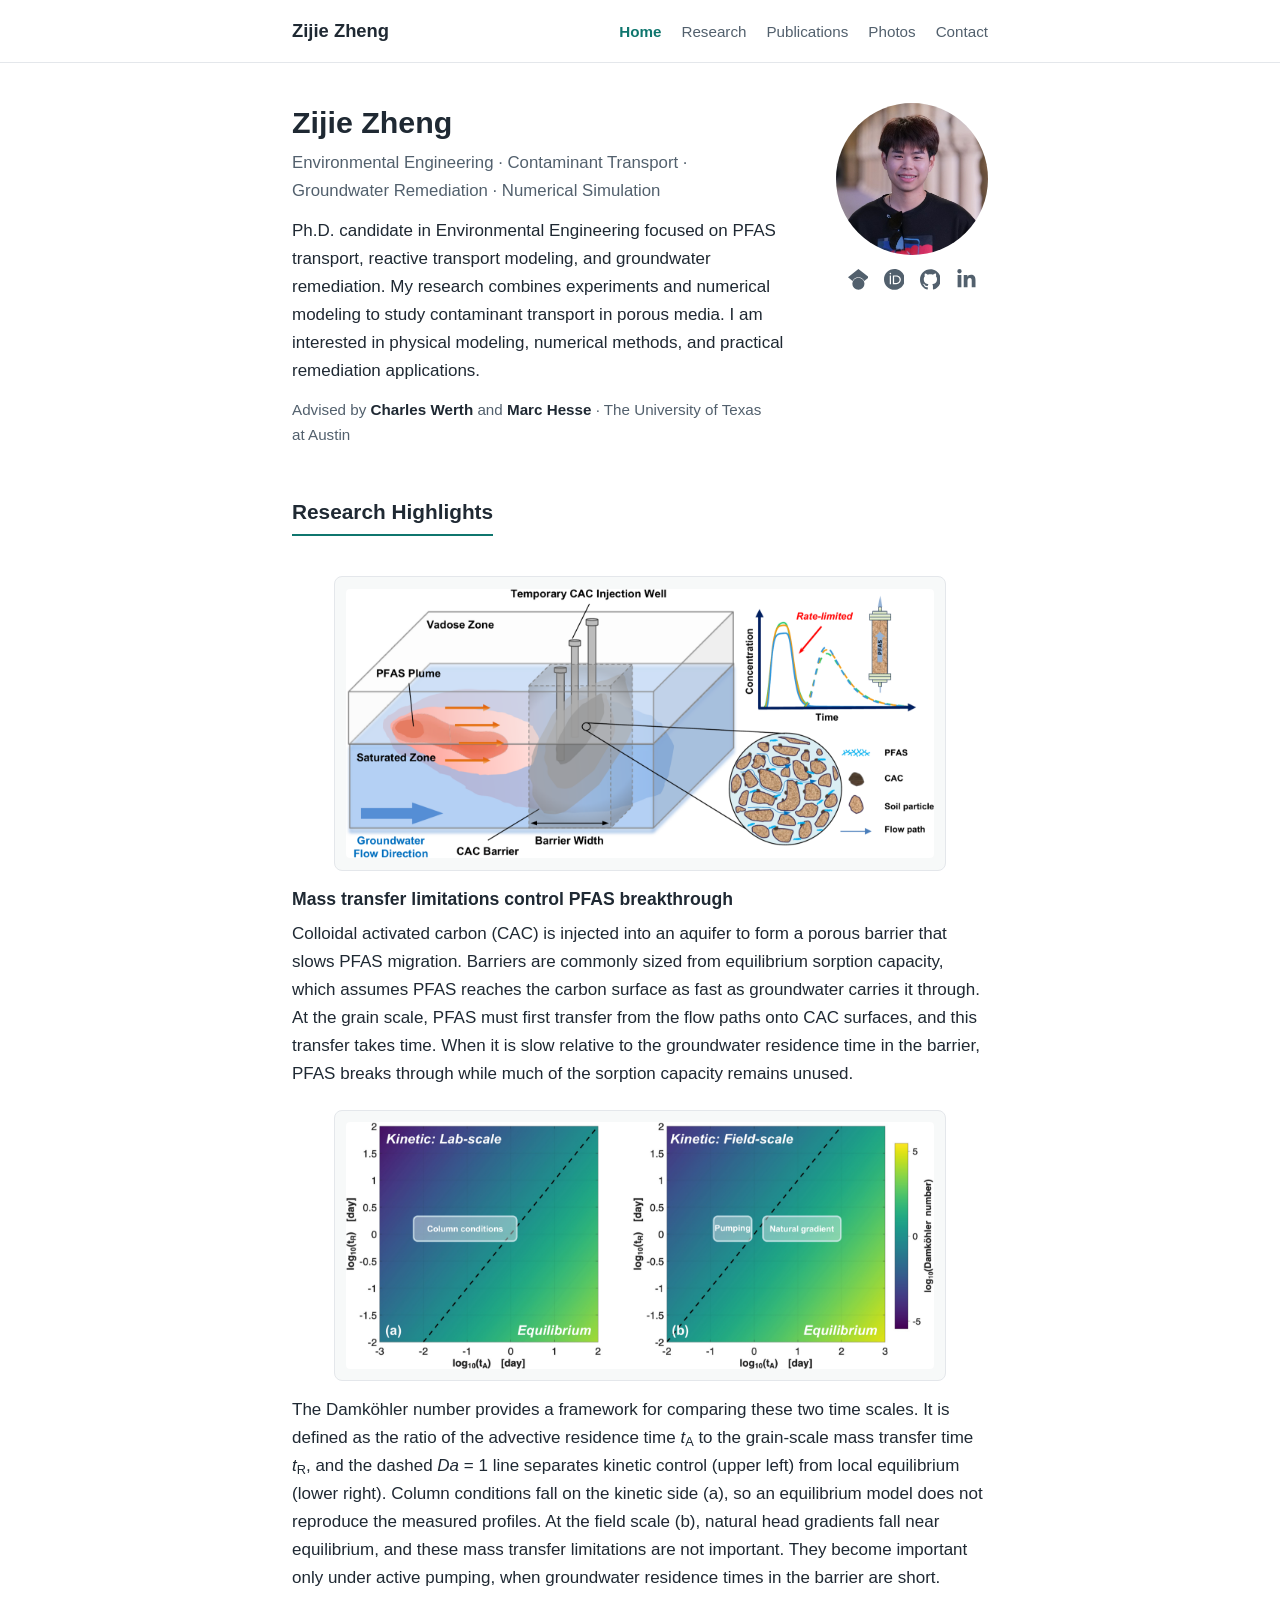
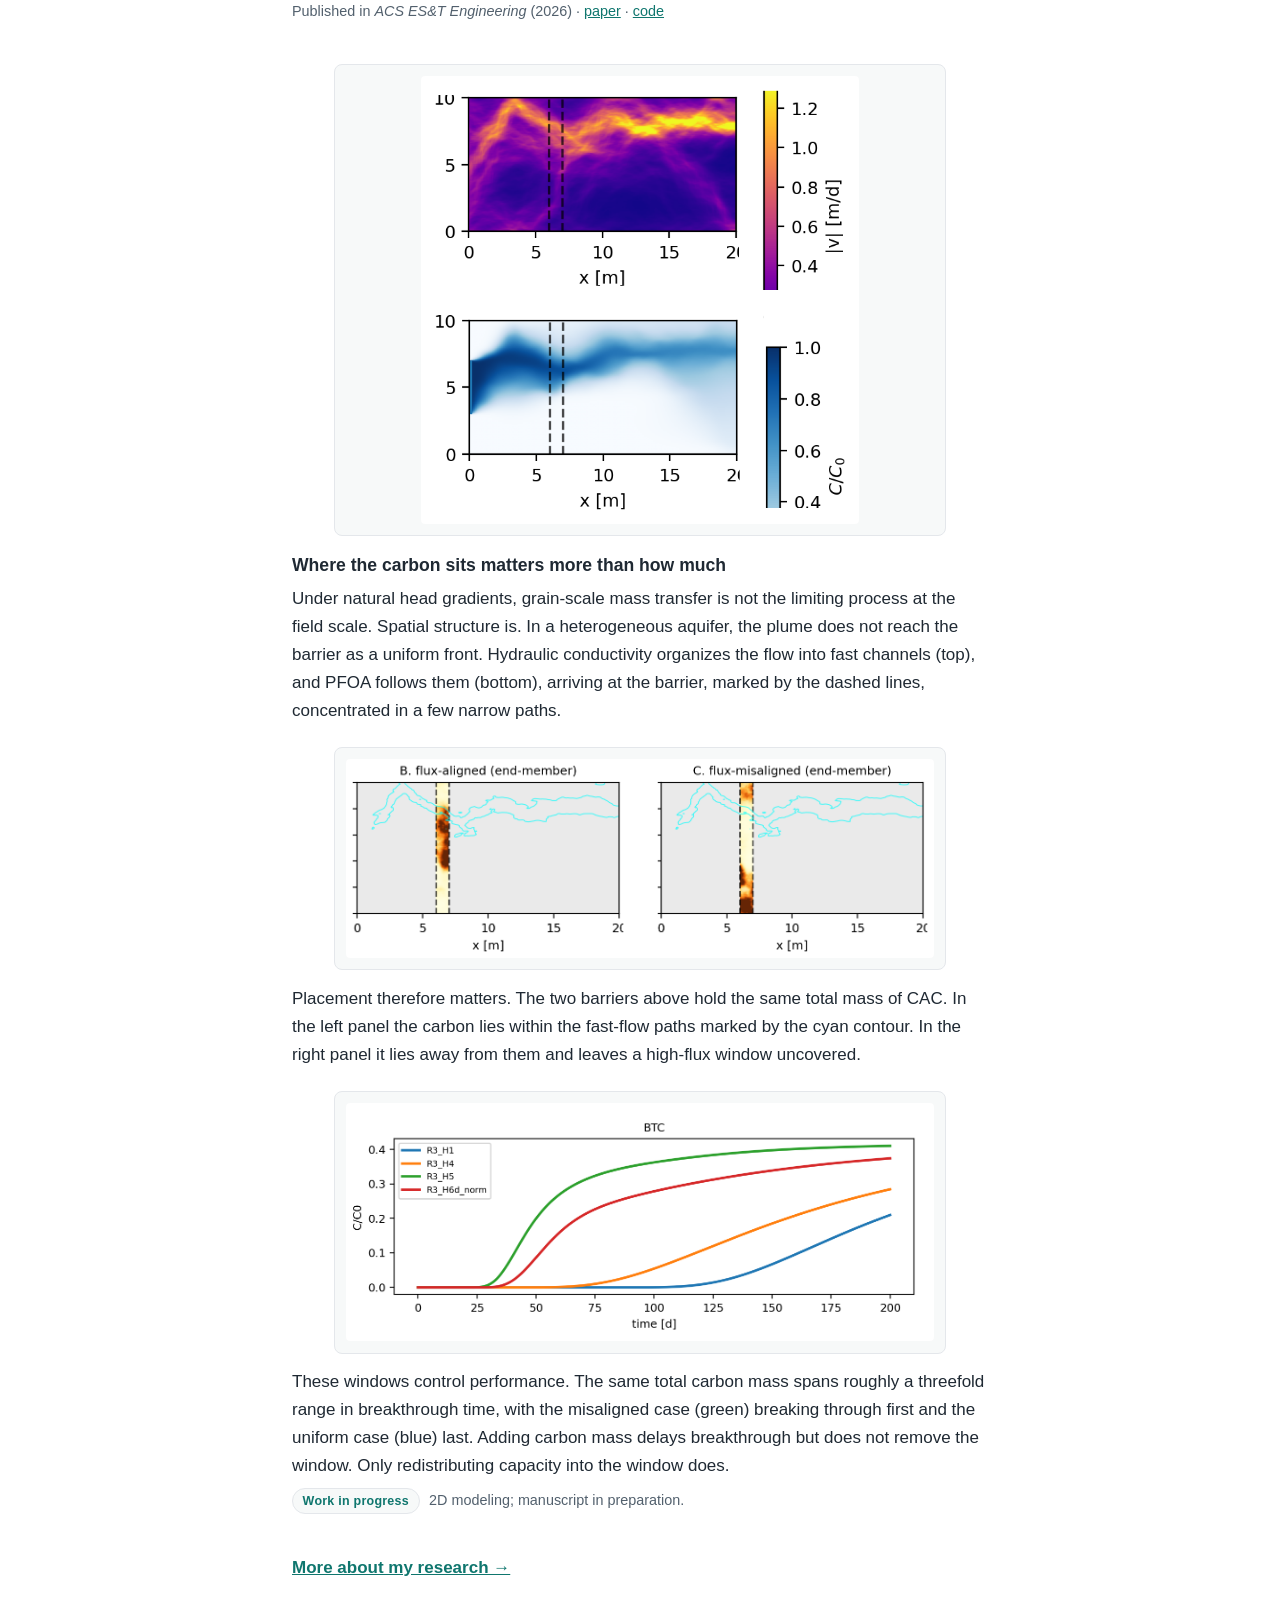
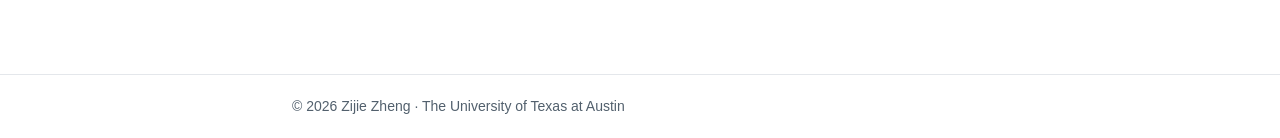
==== commit 4d434318: "Lift the advisor names out of the muted grey Names now use the main text colour at weight 600 while " ====
--- a/index.html
+++ b/index.html
@@ -46,8 +46,11 @@
         numerical methods, and practical remediation applications.
       </p>
 
-      <p class="muted">
-        Advised by Charles&nbsp;Werth and Marc&nbsp;Hesse
+      <!-- Names are darkened rather than accent-coloured: on this site the
+           accent colour means "link", and these are not links. -->
+      <p class="muted advisors">
+        Advised by <span class="name">Charles&nbsp;Werth</span> and
+        <span class="name">Marc&nbsp;Hesse</span>
         &middot; The&nbsp;University of Texas at&nbsp;Austin
       </p>
 
--- a/css/style.css
+++ b/css/style.css
@@ -146,6 +146,14 @@
 .muted {
   color: var(--text-muted);
   font-size: 0.95rem;
+}
+
+/* Advisor line: names lifted out of the muted grey so they read first,
+   using weight and text colour rather than the accent, which is reserved
+   for links. */
+.advisors .name {
+  color: var(--text);
+  font-weight: 600;
 }
 
 /* ---------- Buttons and link rows ---------- */
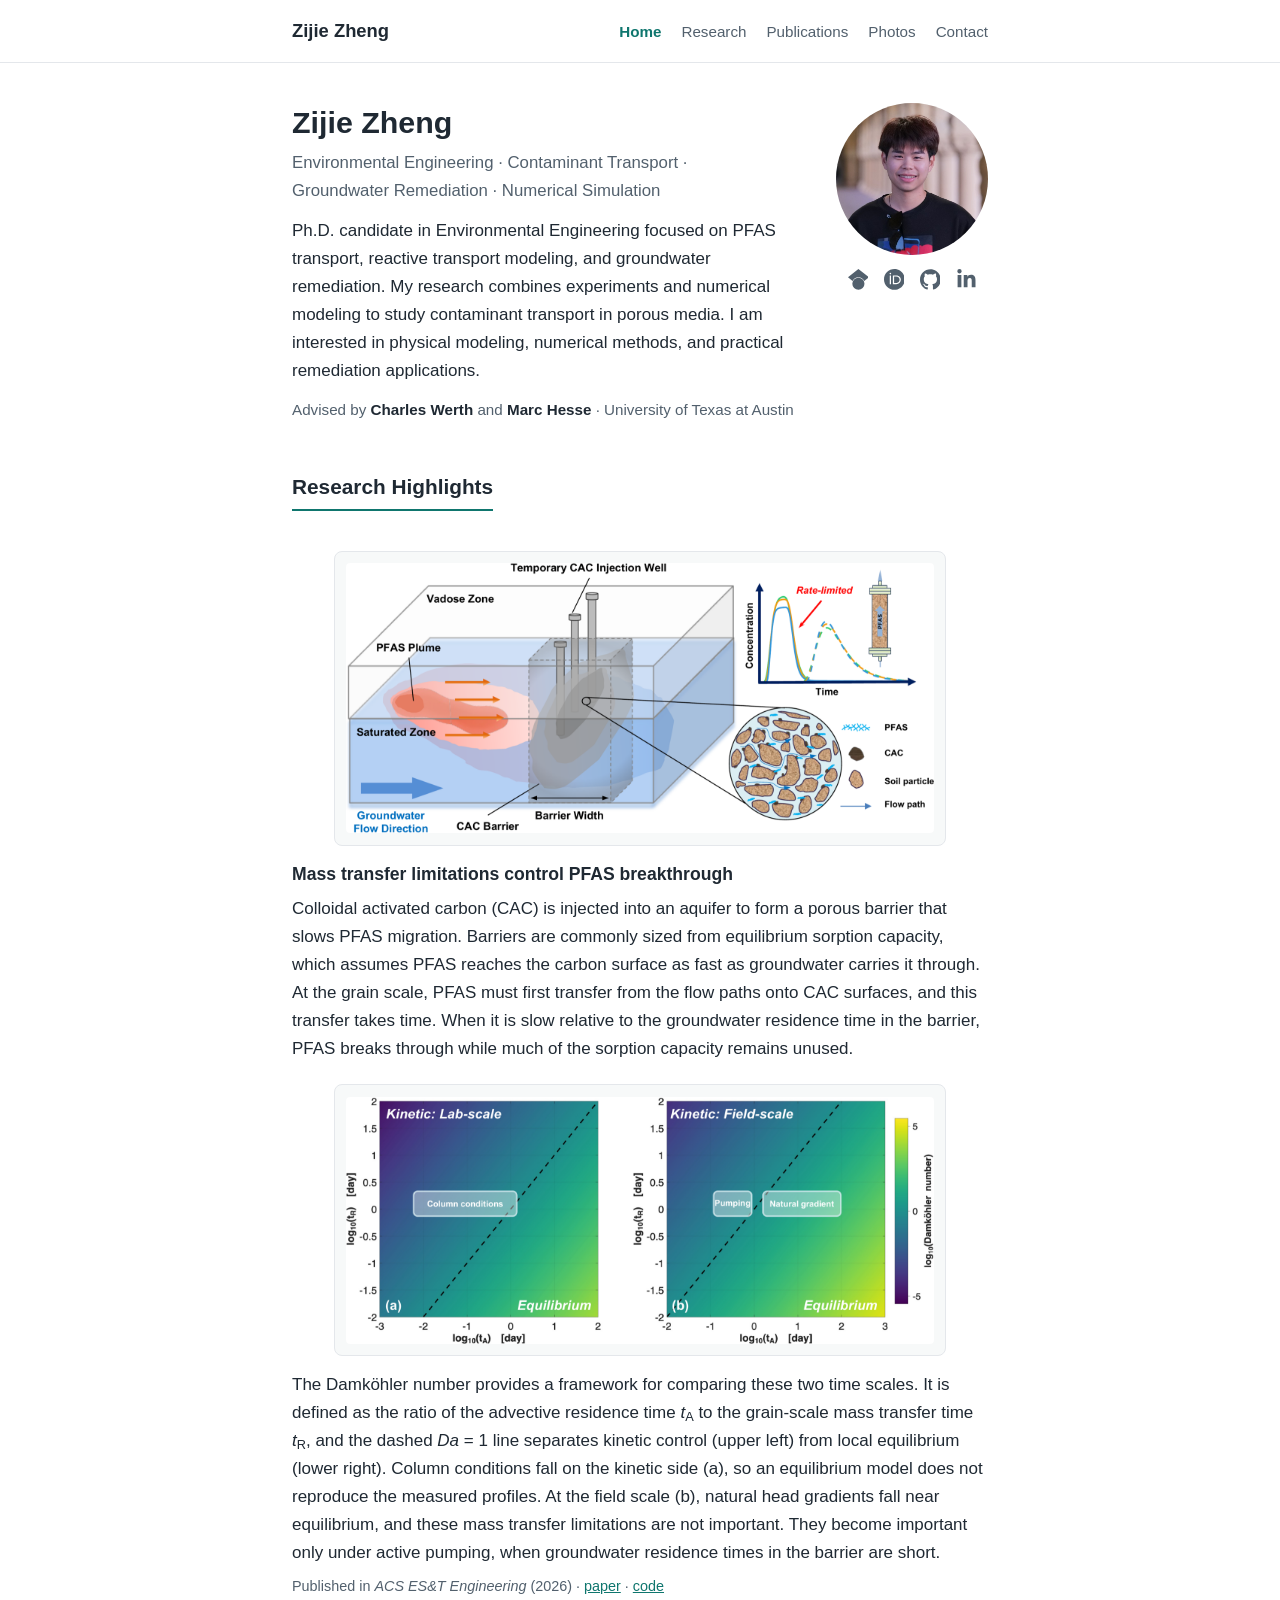
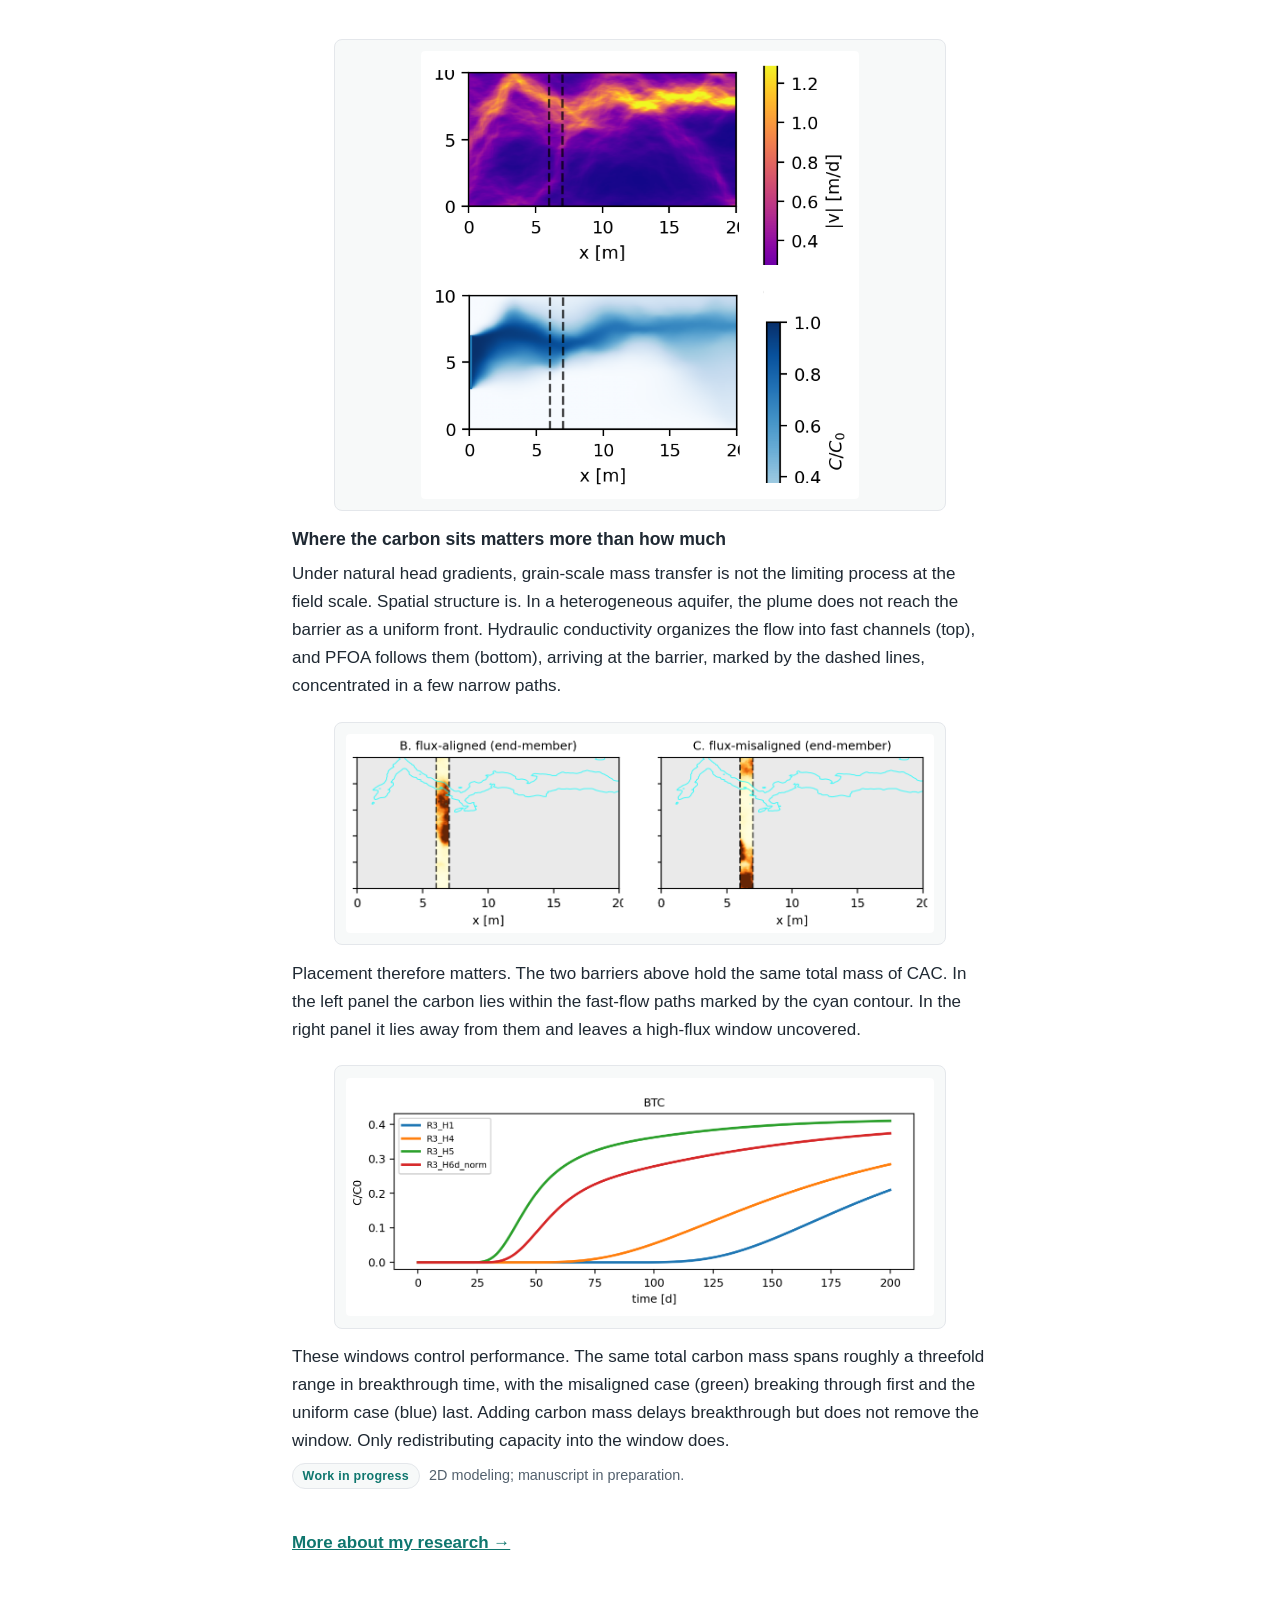
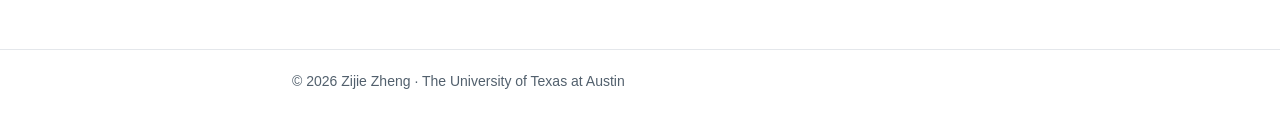
==== commit 7fb6f1d7: "Drop "The" so the advisor line fits one row Measured in the browser: the line needs 502px in a 512px" ====
--- a/index.html
+++ b/index.html
@@ -51,7 +51,7 @@
       <p class="muted advisors">
         Advised by <span class="name">Charles&nbsp;Werth</span> and
         <span class="name">Marc&nbsp;Hesse</span>
-        &middot; The&nbsp;University of Texas at&nbsp;Austin
+        &middot; University of Texas at&nbsp;Austin
       </p>
 
     </div>
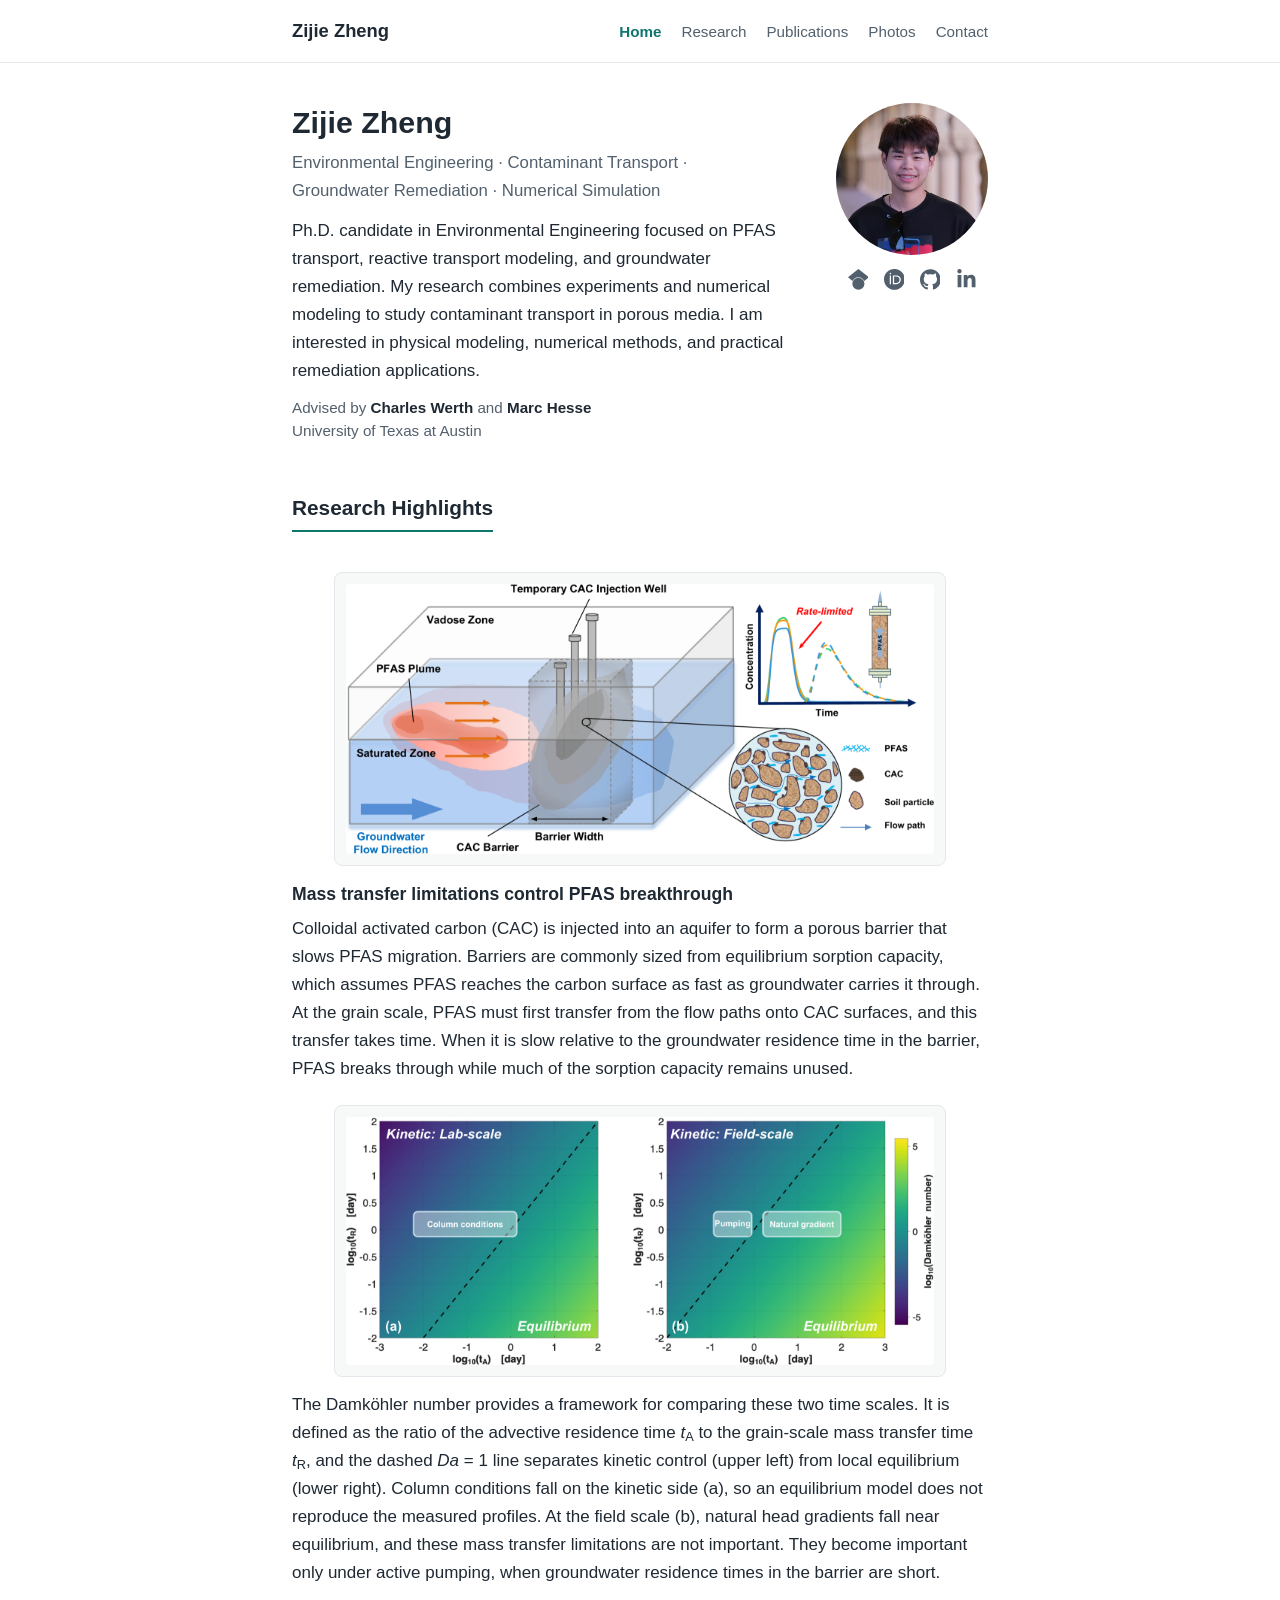
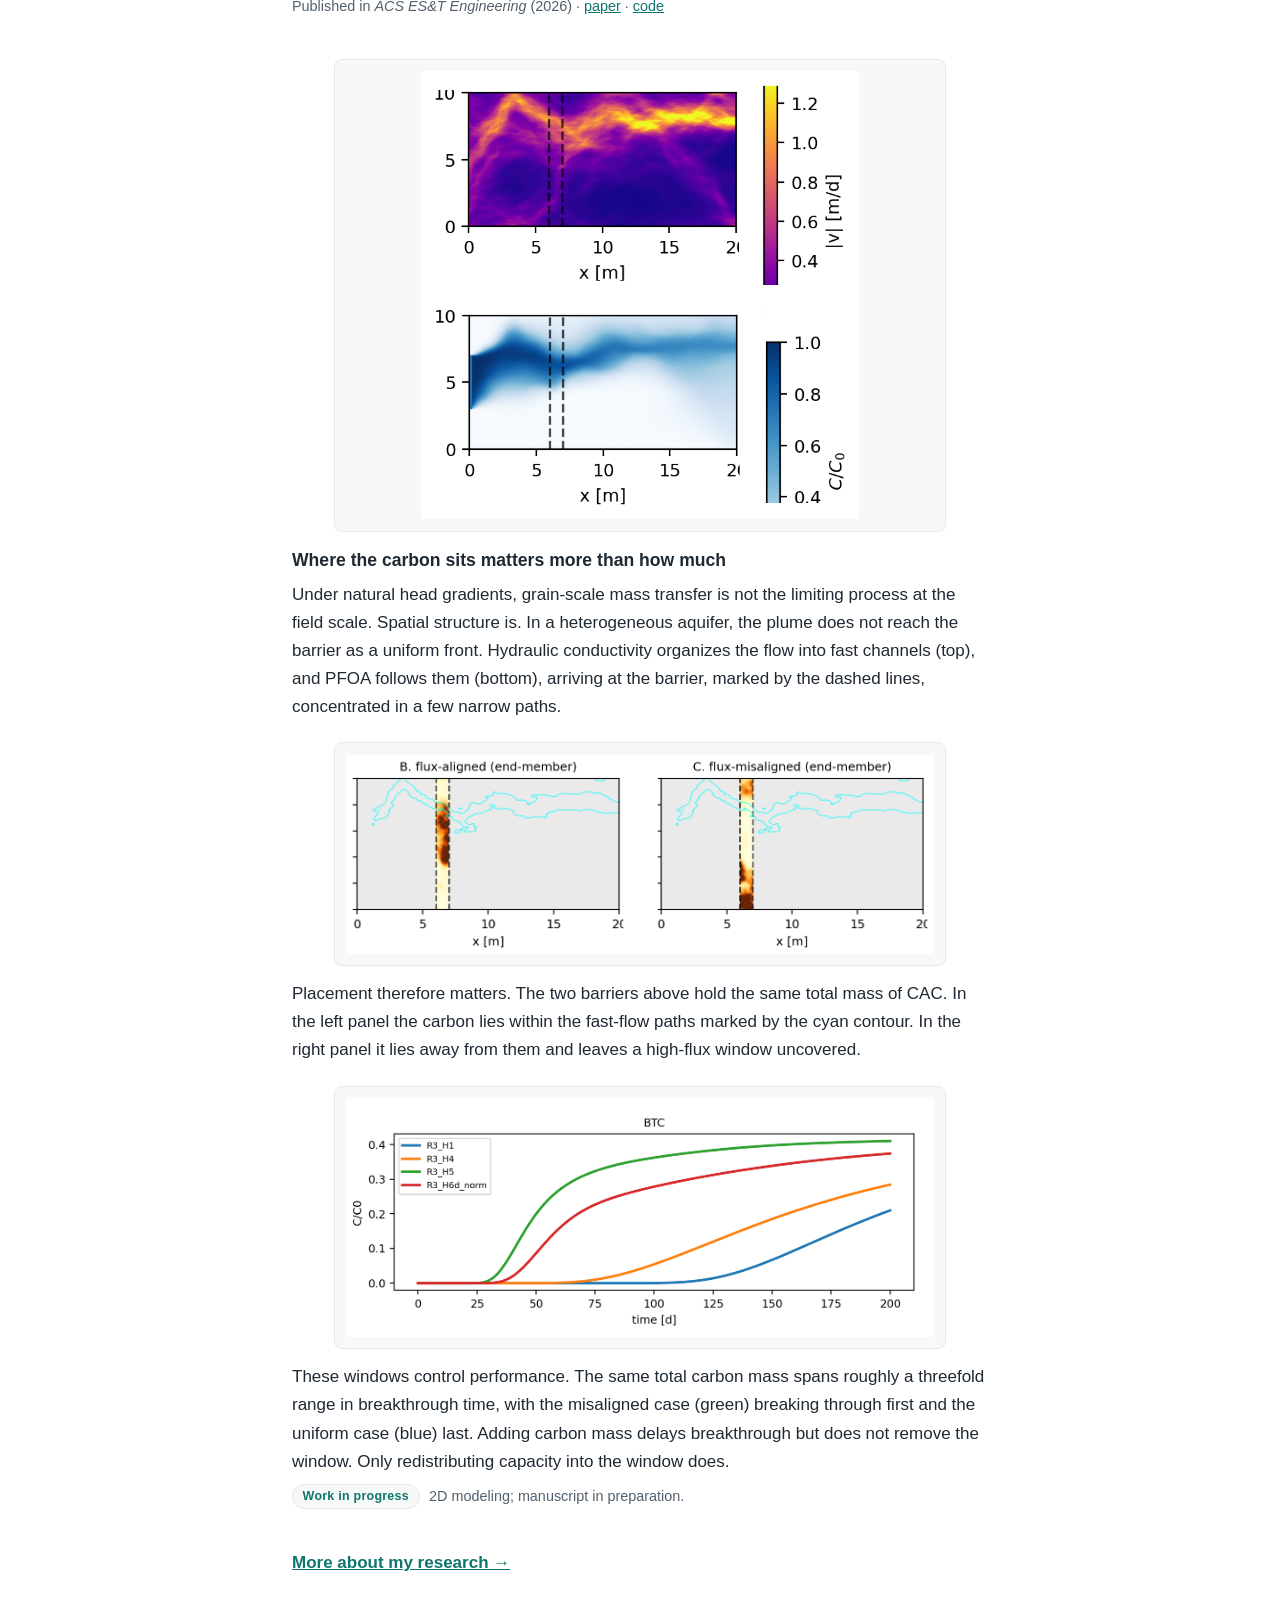
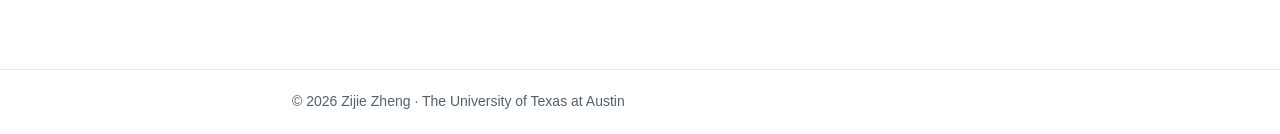
==== commit 0185ceae: "Put the affiliation on its own line under the advisors The middot separator is dropped since the lin" ====
--- a/index.html
+++ b/index.html
@@ -50,8 +50,8 @@
            accent colour means "link", and these are not links. -->
       <p class="muted advisors">
         Advised by <span class="name">Charles&nbsp;Werth</span> and
-        <span class="name">Marc&nbsp;Hesse</span>
-        &middot; University of Texas at&nbsp;Austin
+        <span class="name">Marc&nbsp;Hesse</span><br>
+        University of Texas at&nbsp;Austin
       </p>
 
     </div>
--- a/css/style.css
+++ b/css/style.css
@@ -148,9 +148,14 @@
   font-size: 0.95rem;
 }
 
-/* Advisor line: names lifted out of the muted grey so they read first,
-   using weight and text colour rather than the accent, which is reserved
-   for links. */
+/* Advisor block: two deliberate lines, so tighten the leading a little to
+   keep them reading as one unit. */
+.advisors {
+  line-height: 1.5;
+}
+
+/* Names lifted out of the muted grey so they read first, using weight and
+   text colour rather than the accent, which is reserved for links. */
 .advisors .name {
   color: var(--text);
   font-weight: 600;
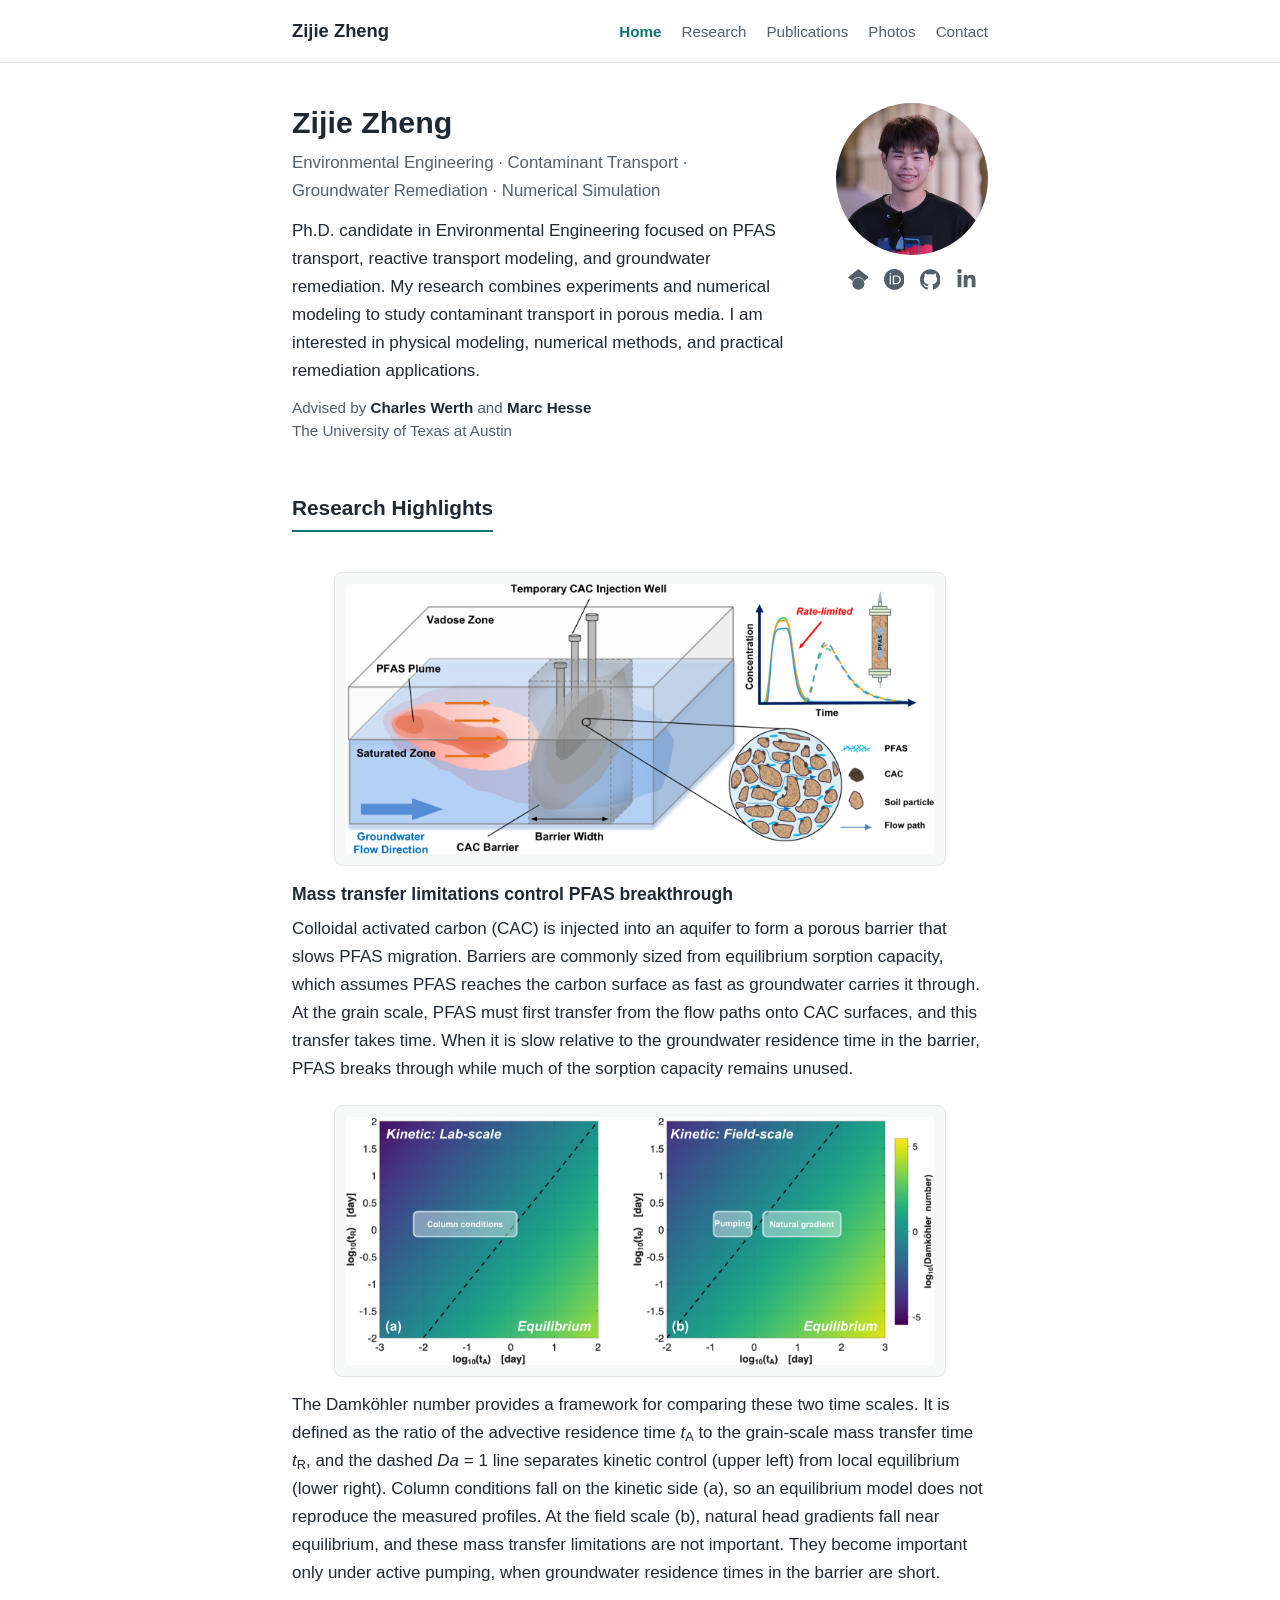
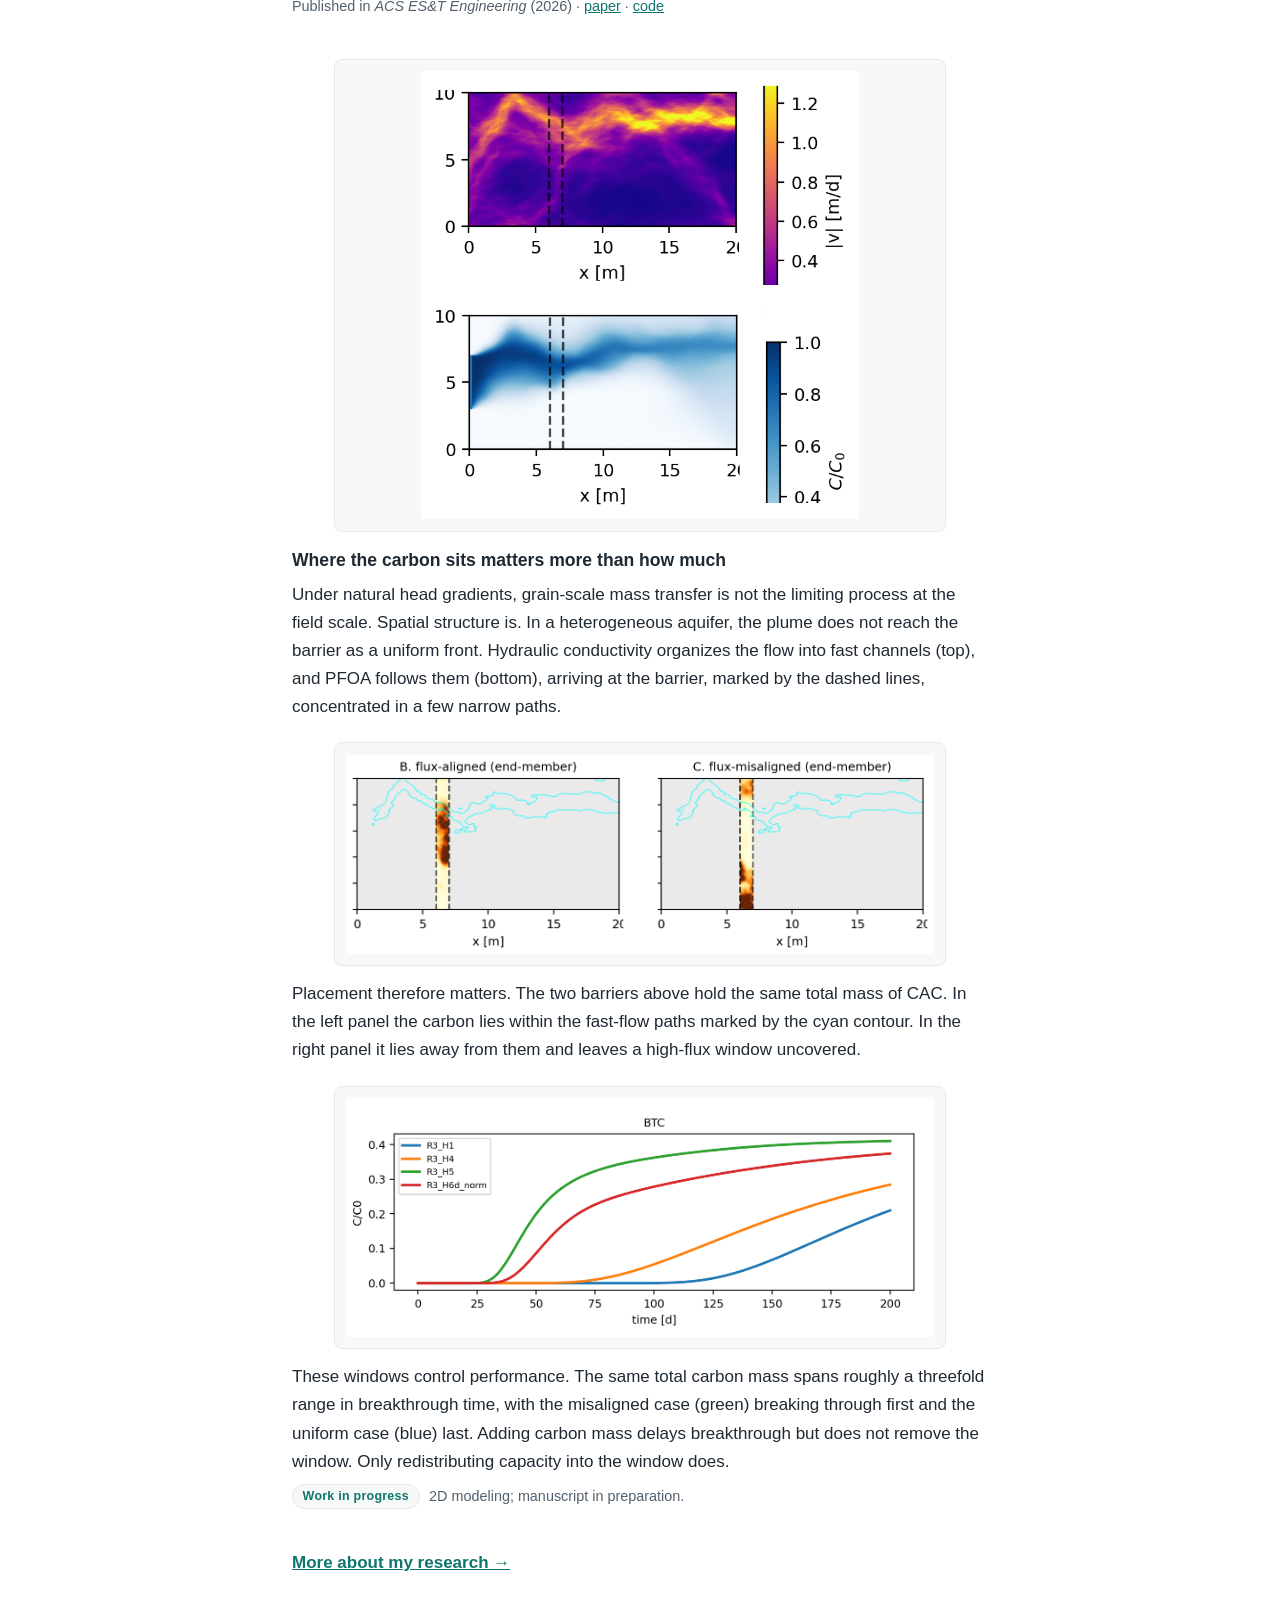
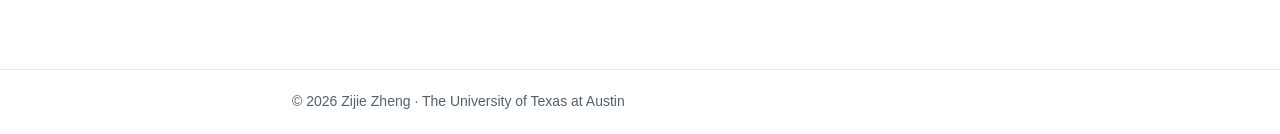
==== commit fad4f874: "Restore "The" and set advisor names to full bold Names go from weight 600 to 700; at 0.95rem in the " ====
--- a/index.html
+++ b/index.html
@@ -51,7 +51,7 @@
       <p class="muted advisors">
         Advised by <span class="name">Charles&nbsp;Werth</span> and
         <span class="name">Marc&nbsp;Hesse</span><br>
-        University of Texas at&nbsp;Austin
+        The University of Texas at&nbsp;Austin
       </p>
 
     </div>
--- a/css/style.css
+++ b/css/style.css
@@ -158,7 +158,7 @@
    text colour rather than the accent, which is reserved for links. */
 .advisors .name {
   color: var(--text);
-  font-weight: 600;
+  font-weight: 700;
 }
 
 /* ---------- Buttons and link rows ---------- */
